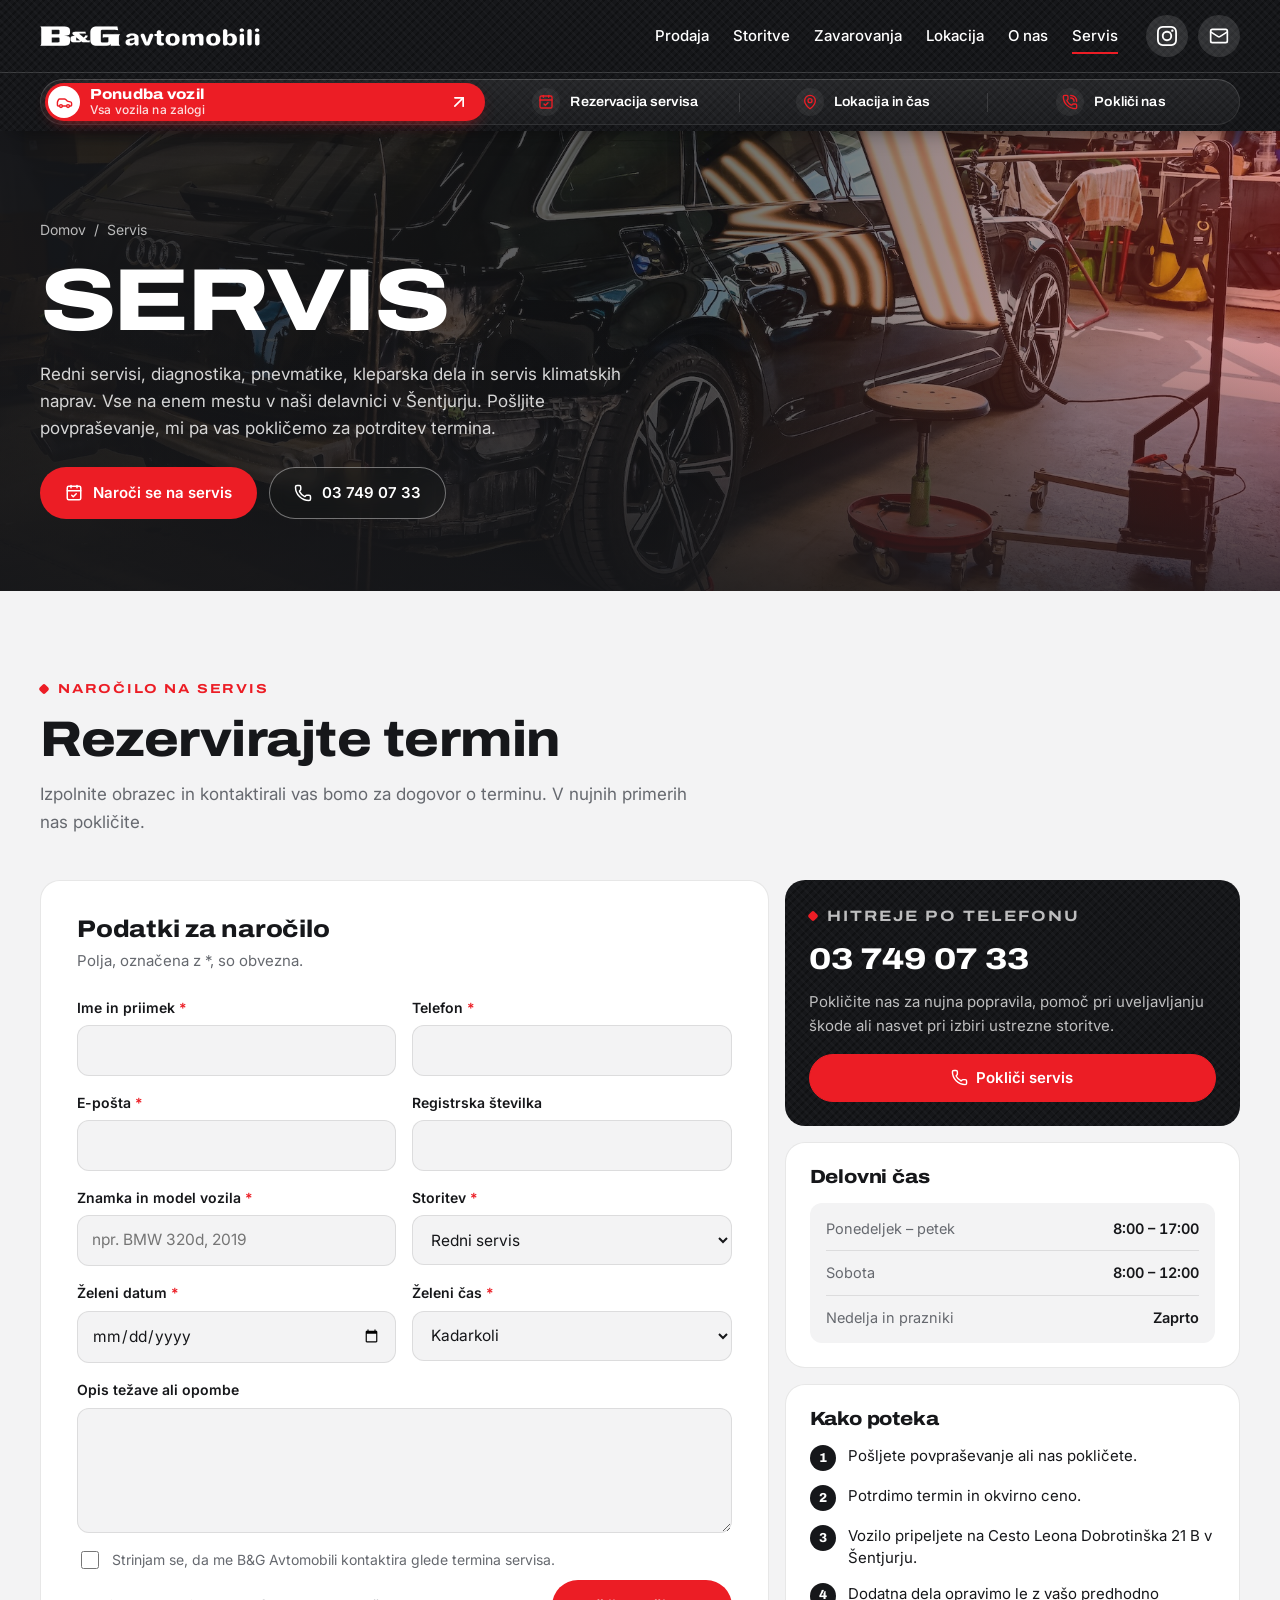
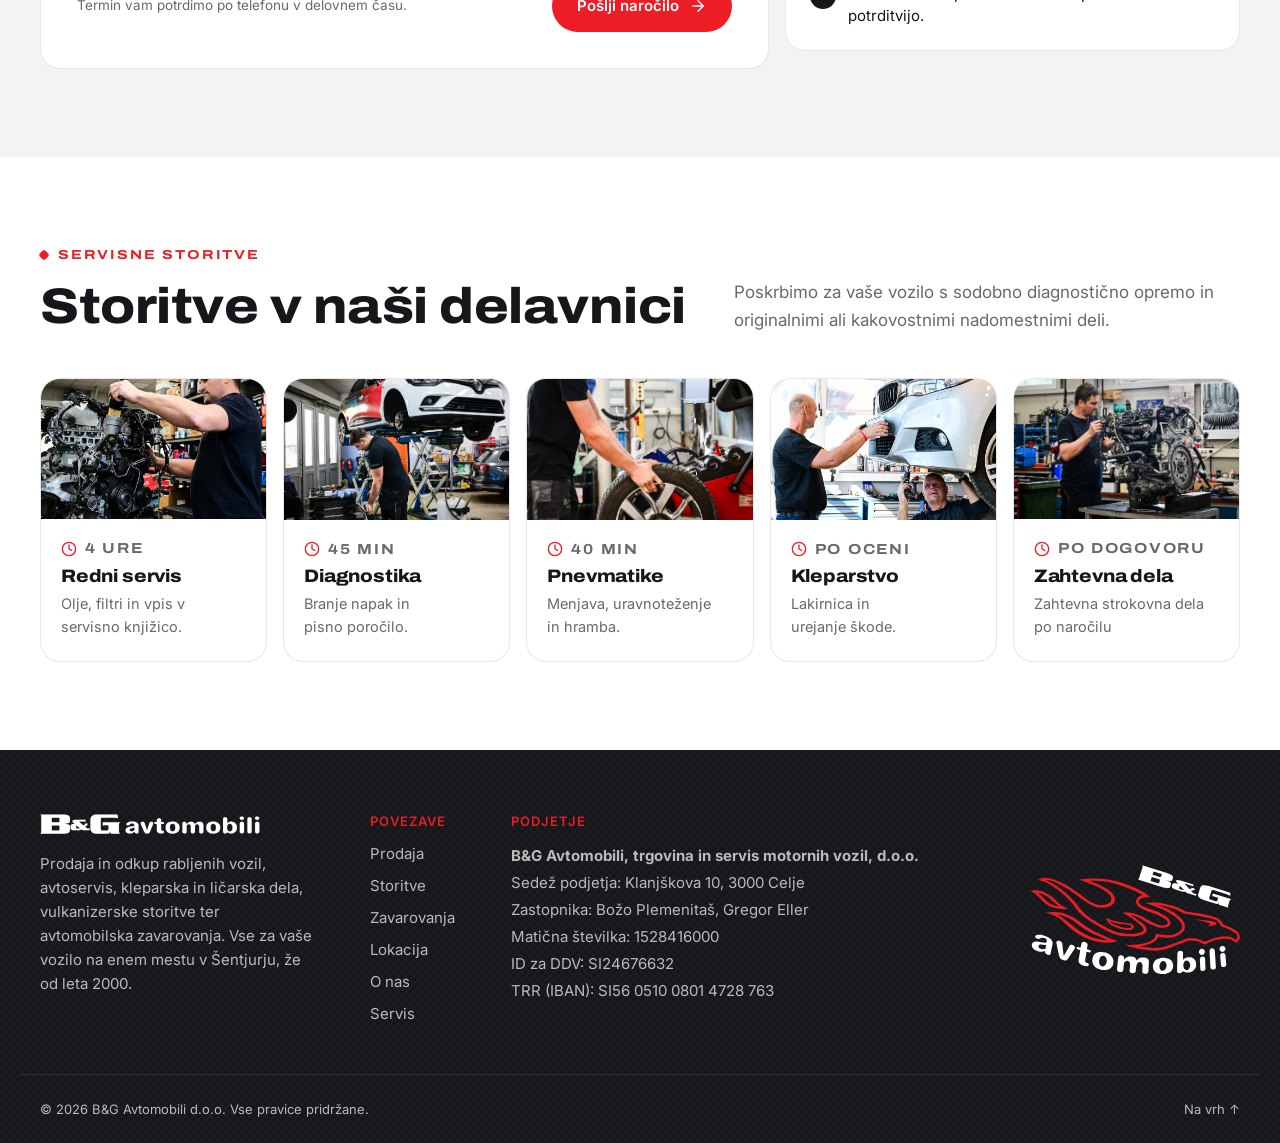
==== servis.html @ 56cc9556 "888" ====
<!doctype html>
<html lang="sl">
<head>
  <meta charset="utf-8">
  <meta name="viewport" content="width=device-width, initial-scale=1">
  <title>Servis in naročilo – B&amp;G Avtomobili Šentjur</title>
  <meta name="description" content="Naročite se na servis pri B&amp;G Avtomobili v Šentjurju: redni servis, diagnostika, pnevmatike, kleparstvo in ličarstvo ter servis klimatske naprave.">
  <meta name="theme-color" content="#16171a">
  <link rel="icon" href="favicon.svg" type="image/svg+xml">
  <link rel="icon" href="favicon-32.png" sizes="32x32" type="image/png">
  <link rel="apple-touch-icon" href="apple-touch-icon.png">
  <link rel="preconnect" href="https://fonts.googleapis.com">
  <link rel="preconnect" href="https://fonts.gstatic.com" crossorigin>
  <link href="https://fonts.googleapis.com/css2?family=Archivo:wdth,wght@100..125,400..900&family=Inter:wght@400;500;600&display=swap" rel="stylesheet">
  <link rel="preload" as="image" href="img/hero-service.jpg">
  <link rel="stylesheet" href="css/styles.css?v=6">
</head>
<body>
  <a class="skip" href="#vsebina">Preskoči na vsebino</a>

  <div class="top">
    <header class="site-header">
      <div class="container header-inner">
        <a href="index.html" class="brand" aria-label="B&amp;G Avtomobili – domov">
          <img src="img/bg-logo.svg" alt="B&amp;G Avtomobili" width="220" height="20">
        </a>

        <input type="checkbox" id="nav-toggle" class="nav-toggle" aria-label="Odpri meni">
        <label for="nav-toggle" class="nav-burger" aria-hidden="true"><span></span><span></span></label>

        <nav class="site-nav" aria-label="Glavna navigacija">
          <ul>
            <li><a href="index.html#prodaja">Prodaja</a></li>
            <li><a href="index.html#storitve">Storitve</a></li>
            <li><a href="index.html#zavarovanja">Zavarovanja</a></li>
            <li><a href="index.html#lokacija">Lokacija</a></li>
            <li><a href="index.html#o-nas">O nas</a></li>
            <li><a href="servis.html" aria-current="page">Servis</a></li>
          </ul>
          <div class="nav-social">
            <a href="https://www.instagram.com/bg_avtomobili/" class="nav-ig" target="_blank" rel="noopener noreferrer" aria-label="B&amp;G Avtomobili na Instagramu">
              <span class="nav-ig__icon"><span class="i i-instagram" aria-hidden="true"></span></span>
              <span class="nav-ig__label">Instagram</span>
            </a>
            <a href="mailto:bgavto@gmail.si" class="nav-ig" aria-label="Pišite nam po e-pošti">
              <span class="nav-ig__icon"><span class="i i-mail" aria-hidden="true"></span></span>
              <span class="nav-ig__label">E-pošta</span>
            </a>
          </div>
        </nav>
      </div>
    </header>

    <nav class="tray" aria-label="Hitre povezave">
      <div class="container tray__inner">
        <a class="tray__item tray__item--main" href="https://www.avto.net/_DEALERPAGES/results.asp?broker=1112&amp;star=&amp;izpis=1&amp;oglasrubrika=1&amp;oblika=0" target="_blank" rel="noopener noreferrer">
          <span class="tray__icon"><span class="i i-car" aria-hidden="true"></span></span>
          <span class="tray__text">
            <span class="tray__label">Ponudba vozil</span>
            <span class="tray__sub">Vsa vozila na zalogi</span>
          </span>
          <span class="i i-arrow-up-right tray__arrow" aria-hidden="true"></span>
        </a>
        <a class="tray__item" href="#narocilo">
          <span class="tray__icon"><span class="i i-calendar-check" aria-hidden="true"></span></span>
          <span class="tray__label">Rezervacija servisa</span>
        </a>
        <a class="tray__item" href="index.html#lokacija">
          <span class="tray__icon"><span class="i i-map-pin" aria-hidden="true"></span></span>
          <span class="tray__label">Lokacija in čas</span>
        </a>
        <a class="tray__item" href="tel:+38637490733">
          <span class="tray__icon"><span class="i i-phone-call" aria-hidden="true"></span></span>
          <span class="tray__label">Pokliči nas</span>
        </a>
      </div>
    </nav>
  </div>

  <main id="vsebina">
    <section class="page-hero" aria-labelledby="servis-title">
      <img class="page-hero__img" src="img/servis.jpg" alt="" width="1024" height="1024" fetchpriority="high">
      <div class="container page-hero__inner">
        <nav class="crumbs" aria-label="Drobtinice">
          <a href="index.html">Domov</a><span aria-hidden="true">/</span><span aria-current="page">Servis</span>
        </nav>
        <h1 id="servis-title" class="page-hero__title">Servis</h1>
        <p class="page-hero__lead">Redni servisi, diagnostika, pnevmatike, kleparska dela in servis klimatskih naprav. Vse na enem mestu v naši delavnici v Šentjurju. Pošljite povpraševanje, mi pa vas pokličemo za potrditev termina.</p>
        <div class="page-hero__actions">
          <a href="#narocilo" class="btn btn--red"><span class="i i-calendar-check" aria-hidden="true"></span>Naroči se na servis</a>
          <a href="tel:+38637490733" class="btn btn--ghost"><span class="i i-phone" aria-hidden="true"></span>03 749 07 33</a>
        </div>
      </div>
    </section>

    <!-- NAROČILO (pripravljeno za spletno naročanje) -->
    <section id="narocilo" class="section section--soft" aria-labelledby="narocilo-title">
      <div class="container">
        <header class="section__head">
          <p class="eyebrow"><span class="dot" aria-hidden="true"></span>Naročilo na servis</p>
          <h2 id="narocilo-title" class="section__title">Rezervirajte termin</h2>
          <p class="section__lead">Izpolnite obrazec in kontaktirali vas bomo za dogovor o terminu. V nujnih primerih nas pokličite.</p>
        </header>

        <div class="booking">
          <form class="form-card" id="servis-form" action="https://formsubmit.co/servis@bg-avtomobili.si" method="post">
            <h3 class="form-card__title">Podatki za naročilo</h3>
            <p class="form-card__lead">Polja, označena z *, so obvezna.</p>

            <input type="hidden" name="_subject" value="Novo naročilo na servis – spletna stran">
            <input type="hidden" name="_template" value="table">
            <input type="hidden" name="_captcha" value="false">
            <input type="text" name="_honey" class="form-honey" tabindex="-1" autocomplete="off" aria-hidden="true">

            <div class="form-grid">
              <div class="field">
                <label for="f-ime">Ime in priimek <span>*</span></label>
                <input id="f-ime" name="Ime" type="text" autocomplete="name" required>
              </div>
              <div class="field">
                <label for="f-tel">Telefon <span>*</span></label>
                <input id="f-tel" name="Telefon" type="tel" autocomplete="tel" inputmode="tel" required>
              </div>
              <div class="field">
                <label for="f-email">E-pošta <span>*</span></label>
                <input id="f-email" name="E-posta" type="email" autocomplete="email" required>
              </div>
              <div class="field">
                <label for="f-reg">Registrska številka</label>
                <input id="f-reg" name="Registrska" type="text" autocapitalize="characters">
              </div>
              <div class="field">
                <label for="f-vozilo">Znamka in model vozila <span>*</span></label>
                <input id="f-vozilo" name="Vozilo" type="text" placeholder="npr. BMW 320d, 2019" required>
              </div>
              <div class="field">
                <label for="f-storitev">Storitev <span>*</span></label>
                <select id="f-storitev" name="Storitev" required>
                  <option value="Redni servis">Redni servis</option>
                  <option value="Diagnostika">Računalniška diagnostika</option>
                  <option value="Pnevmatike">Pnevmatike / hotel za pnevmatike</option>
                  <option value="Kleparstvo in ličarstvo">Kleparstvo in ličarstvo</option>
                  <option value="Klimatska naprava">Servis klimatske naprave</option>
                  <option value="Drugo">Drugo</option>
                </select>
              </div>
              <div class="field">
                <label for="f-datum">Želeni datum <span>*</span></label>
                <input id="f-datum" name="Datum" type="date" required>
              </div>
              <div class="field">
                <label for="f-cas">Želeni čas <span>*</span></label>
                <select id="f-cas" name="Cas">
                  <option value="Kadarkoli">Kadarkoli</option>
                  <option value="Dopoldne">Dopoldne (8:00 – 12:00)</option>
                  <option value="Popoldne">Popoldne (12:00 – 17:00)</option>
                </select>
              </div>
              <div class="field field--full">
                <label for="f-opis">Opis težave ali opombe</label>
                <textarea id="f-opis" name="Opis" rows="4"></textarea>
              </div>
              <label class="consent field--full">
                <input type="checkbox" name="Soglasje" value="da" required>
                Strinjam se, da me B&amp;G Avtomobili kontaktira glede termina servisa.
              </label>
            </div>

            <div class="form-foot">
              <p>Termin vam potrdimo po telefonu v delovnem času.</p>
              <button type="submit" class="btn btn--red">Pošlji naročilo<span class="i i-arrow-right" aria-hidden="true"></span></button>
            </div>
            <p class="form-status" role="status" aria-live="polite" hidden></p>
          </form>

          <aside class="aside" aria-label="Informacije o servisu">
            <div class="aside-card aside-card--carbon">
              <p class="eyebrow eyebrow--light"><span class="dot" aria-hidden="true"></span>Hitreje po telefonu</p>
              <a class="aside-card__num" href="tel:+38637490733">03 749 07 33</a>
              <p>Pokličite nas za nujna popravila, pomoč pri uveljavljanju škode ali nasvet pri izbiri ustrezne storitve.</p>
              <a class="act act--call" href="tel:+38637490733"><span class="i i-phone" aria-hidden="true"></span>Pokliči servis</a>
            </div>

            <div class="aside-card">
              <h3>Delovni čas</h3>
              <dl class="hours">
                <div><dt>Ponedeljek – petek</dt><dd>8:00 – 17:00</dd></div>
                <div><dt>Sobota</dt><dd>8:00 – 12:00</dd></div>
                <div><dt>Nedelja in prazniki</dt><dd>Zaprto</dd></div>
              </dl>
            </div>

            <div class="aside-card">
              <h3>Kako poteka</h3>
              <ol class="steps">
                <li>Pošljete povpraševanje ali nas pokličete.</li>
                <li>Potrdimo termin in okvirno ceno.</li>
                <li>Vozilo pripeljete na Cesto Leona Dobrotinška 21 B v Šentjurju.</li>
                <li>Dodatna dela opravimo le z vašo predhodno potrditvijo.</li>
              </ol>
            </div>
          </aside>
        </div>
      </div>
    </section>

    <section class="section" aria-labelledby="ponudba-title">
      <div class="container">
        <header class="section__head section__head--split">
          <div class="section__head">
            <p class="eyebrow"><span class="dot" aria-hidden="true"></span>Servisne storitve</p>
            <h2 id="ponudba-title" class="section__title">Storitve v naši delavnici</h2>
          </div>
          <p class="section__lead">Poskrbimo za vaše vozilo s sodobno diagnostično opremo in originalnimi ali kakovostnimi nadomestnimi deli.</p>
        </header>

        <ul class="svc-cards">
          <li class="svc-card">
            <img src="img/redni-servis.jpg" alt="" width="1024" height="1024" loading="lazy" decoding="async">
            <div class="svc-card__body">
              <p class="svc-panel__meta"><span class="i i-clock" aria-hidden="true"></span>4 ure</p>
              <h3>Redni servis</h3>
              <p>Olje, filtri in vpis v servisno knjižico.</p>
            </div>
          </li>
          <li class="svc-card">
            <img src="img/mehanska-dela.jpg" alt="" width="1024" height="1024" loading="lazy" decoding="async">
            <div class="svc-card__body">
              <p class="svc-panel__meta"><span class="i i-clock" aria-hidden="true"></span>45 min</p>
              <h3>Diagnostika</h3>
              <p>Branje napak in pisno poročilo.</p>
            </div>
          </li>
          <li class="svc-card">
            <img src="img/vulkanizerstvo.jpg" alt="" width="1024" height="1024" loading="lazy" decoding="async">
            <div class="svc-card__body">
              <p class="svc-panel__meta"><span class="i i-clock" aria-hidden="true"></span>40 min</p>
              <h3>Pnevmatike</h3>
              <p>Menjava, uravnoteženje in hramba.</p>
            </div>
          </li>
          <li class="svc-card">
            <img src="img/karoserija.jpg" alt="" width="1024" height="1024" loading="lazy" decoding="async">
            <div class="svc-card__body">
              <p class="svc-panel__meta"><span class="i i-clock" aria-hidden="true"></span>po oceni</p>
              <h3>Kleparstvo</h3>
              <p>Lakirnica in urejanje škode.</p>
            </div>
          </li>
          <li class="svc-card">
            <img src="img/zahtevna-dela.jpg" alt="" width="1024" height="1024" loading="lazy" decoding="async">
            <div class="svc-card__body">
              <p class="svc-panel__meta"><span class="i i-clock" aria-hidden="true"></span>po dogovoru</p>
              <h3>Zahtevna dela</h3>
              <p>Zahtevna strokovna dela po naročilu</p>
            </div>
          </li>
        </ul>
      </div>
    </section>
  </main>

  <footer class="site-footer">
    <div class="container footer-grid">
      <div class="footer-brand">
        <img src="img/bg-logo.svg" alt="B&amp;G Avtomobili" width="220" height="20" class="logo-invert" loading="lazy">
        <p>Prodaja in odkup rabljenih vozil, avtoservis, kleparska in ličarska dela, vulkanizerske storitve ter avtomobilska zavarovanja. Vse za vaše vozilo na enem mestu v Šentjurju, že od leta 2000.</p>
      </div>
      <nav aria-label="Noga strani">
        <h2 class="footer-title">Povezave</h2>
        <ul>
          <li><a href="index.html#prodaja">Prodaja</a></li>
          <li><a href="index.html#storitve">Storitve</a></li>
          <li><a href="index.html#zavarovanja">Zavarovanja</a></li>
          <li><a href="index.html#lokacija">Lokacija</a></li>
          <li><a href="index.html#o-nas">O nas</a></li>
          <li><a href="servis.html">Servis</a></li>


        </ul>
      </nav>
      <address>
        <h2 class="footer-title">Podjetje</h2>
        <strong>B&amp;G Avtomobili, trgovina in servis motornih vozil, d.o.o.</strong><br>
        Sedež podjetja: Klanjškova 10, 3000 Celje<br>
        Zastopnika: Božo Plemenitaš, Gregor Eller<br>
        Matična številka: 1528416000<br>
        ID za DDV: SI24676632<br>
        TRR (IBAN): SI56 0510 0801 4728 763
      </address>
      <div class="footer-phoenix">
        <img src="img/bg-phoenix-light.svg" alt="" width="1095" height="568" loading="lazy">
      </div>
    </div>
    <div class="container footer-bottom">
      <p>© 2026 B&amp;G Avtomobili d.o.o. Vse pravice pridržane.</p>
      <a href="#vsebina">Na vrh ↑</a>
    </div>
  </footer>
  <script src="js/servis-form.js" defer></script>
  <script data-goatcounter="https://bgavtomobili.goatcounter.com/count"
          async src="//gc.zgo.at/count.js"></script>
</body>
</html>
---- css/styles.css ----
/* ==========================================================================
   B&G Avtomobili — Šentjur
   Combined static site: header/hero/footer (1), tray, sales, insurance,
   location (5), services navigator + location card (8), about (4 + 2).
   ========================================================================== */

:root {
  --carbon: #16171a;
  --red: #ec1d25;
  --white: #ffffff;
  --soft: #f3f3f4;
  --muted: #66696f;
  --whatsapp: #1fa855;
  --viber: #2f6fe4;

  --line: color-mix(in srgb, var(--carbon) 10%, transparent);
  --line-light: color-mix(in srgb, var(--white) 16%, transparent);
  --radius: 20px;
  --radius-sm: 12px;
  --header-h: 72px;
  --tray-h: 68px;
  --top-h: calc(var(--header-h) + var(--tray-h));
  --font-head: "Archivo", system-ui, sans-serif;
  --font-body: "Inter", system-ui, sans-serif;
  --ease: cubic-bezier(0.22, 1, 0.36, 1);
  --slide-dur: 7s;
  --carbon-weave:
    repeating-linear-gradient(45deg, #ffffff06 0 2px, transparent 2px 6px),
    repeating-linear-gradient(-45deg, #00000040 0 2px, transparent 2px 6px),
    var(--carbon);
}

/* ---------- Base ---------- */
*,
*::before,
*::after {
  box-sizing: border-box;
}

html {
  background: var(--white);
  scroll-behavior: smooth;
  scroll-padding-top: calc(var(--top-h) + 8px);
  -webkit-text-size-adjust: 100%;
}

body {
  margin: 0;
  font-family: var(--font-body);
  font-size: 16px;
  line-height: 1.6;
  color: var(--carbon);
  background: var(--white);
  -webkit-font-smoothing: antialiased;
}

img {
  display: block;
  max-width: 100%;
}

a {
  color: inherit;
  text-decoration: none;
}

h1,
h2,
h3,
p,
ul,
ol,
dl,
dd,
figure,
address,
fieldset {
  margin: 0;
  padding: 0;
}

ul,
ol {
  list-style: none;
}

address {
  font-style: normal;
}

fieldset {
  border: 0;
}

h1,
h2,
h3 {
  font-family: var(--font-head);
  font-stretch: 112%;
  line-height: 1.08;
  letter-spacing: -0.01em;
  text-wrap: balance;
}

p {
  text-wrap: pretty;
}

.container {
  width: 100%;
  max-width: 1240px;
  margin-inline: auto;
  padding-inline: 20px;
}

.sr-only {
  position: absolute;
  width: 1px;
  height: 1px;
  margin: -1px;
  padding: 0;
  overflow: hidden;
  clip: rect(0, 0, 0, 0);
  white-space: nowrap;
  border: 0;
}

.skip {
  position: absolute;
  top: -60px;
  left: 12px;
  z-index: 100;
  padding: 10px 16px;
  border-radius: 999px;
  background: var(--red);
  color: var(--white);
}

.skip:focus {
  top: 12px;
}

:focus-visible {
  outline: 3px solid var(--red);
  outline-offset: 3px;
  border-radius: 8px;
}

/* ---------- Icons (CSS mask, Lucide & brand) ---------- */
.i {
  display: inline-block;
  flex: none;
  width: 20px;
  height: 20px;
  background-color: currentColor;
  -webkit-mask-image: var(--i);
  -webkit-mask-position: center;
  -webkit-mask-size: contain;
  -webkit-mask-repeat: no-repeat;
  mask-image: var(--i);
  mask-position: center;
  mask-size: contain;
  mask-repeat: no-repeat;
}

.i-activity { --i: url("data:image/svg+xml,%3Csvg xmlns='http://www.w3.org/2000/svg' width='24' height='24' viewBox='0 0 24 24' fill='none' stroke='%23000' stroke-width='2' stroke-linecap='round' stroke-linejoin='round'%3E%3Cpath d='M22 12h-2.48a2 2 0 0 0-1.93 1.46l-2.35 8.36a.25.25 0 0 1-.48 0L9.24 2.18a.25.25 0 0 0-.48 0l-2.35 8.36A2 2 0 0 1 4.49 12H2'/%3E%3C/svg%3E"); }
.i-arrow-right { --i: url("data:image/svg+xml,%3Csvg class='lucide lucide-arrow-right' xmlns='http://www.w3.org/2000/svg' width='24' height='24' viewBox='0 0 24 24' fill='none' stroke='%23000' stroke-width='2' stroke-linecap='round' stroke-linejoin='round' %3E %3Cpath d='M5 12h14' /%3E %3Cpath d='m12 5 7 7-7 7' /%3E %3C/svg%3E"); }
.i-arrow-up-right { --i: url("data:image/svg+xml,%3Csvg class='lucide lucide-arrow-up-right' xmlns='http://www.w3.org/2000/svg' width='24' height='24' viewBox='0 0 24 24' fill='none' stroke='%23000' stroke-width='2' stroke-linecap='round' stroke-linejoin='round' %3E %3Cpath d='M7 7h10v10' /%3E %3Cpath d='M7 17 17 7' /%3E %3C/svg%3E"); }
.i-award { --i: url("data:image/svg+xml,%3Csvg class='lucide lucide-award' xmlns='http://www.w3.org/2000/svg' width='24' height='24' viewBox='0 0 24 24' fill='none' stroke='%23000' stroke-width='2' stroke-linecap='round' stroke-linejoin='round' %3E %3Cpath d='m15.477 12.89 1.515 8.526a.5.5 0 0 1-.81.47l-3.58-2.687a1 1 0 0 0-1.197 0l-3.586 2.686a.5.5 0 0 1-.81-.469l1.514-8.526' /%3E %3Ccircle cx='12' cy='8' r='6' /%3E %3C/svg%3E"); }
.i-badge-check { --i: url("data:image/svg+xml,%3Csvg class='lucide lucide-badge-check' xmlns='http://www.w3.org/2000/svg' width='24' height='24' viewBox='0 0 24 24' fill='none' stroke='%23000' stroke-width='2' stroke-linecap='round' stroke-linejoin='round' %3E %3Cpath d='M3.85 8.62a4 4 0 0 1 4.78-4.77 4 4 0 0 1 6.74 0 4 4 0 0 1 4.78 4.78 4 4 0 0 1 0 6.74 4 4 0 0 1-4.77 4.78 4 4 0 0 1-6.75 0 4 4 0 0 1-4.78-4.77 4 4 0 0 1 0-6.76Z' /%3E %3Cpath d='m16 9-5.5 5.5L8 12' /%3E %3C/svg%3E"); }
.i-banknote { --i: url("data:image/svg+xml,%3Csvg class='lucide lucide-banknote' xmlns='http://www.w3.org/2000/svg' width='24' height='24' viewBox='0 0 24 24' fill='none' stroke='%23000' stroke-width='2' stroke-linecap='round' stroke-linejoin='round' %3E %3Crect width='20' height='12' x='2' y='6' rx='2' /%3E %3Ccircle cx='12' cy='12' r='2' /%3E %3Cpath d='M6 12h.01M18 12h.01' /%3E %3C/svg%3E"); }
.i-calendar-check { --i: url("data:image/svg+xml,%3Csvg class='lucide lucide-calendar-check' xmlns='http://www.w3.org/2000/svg' width='24' height='24' viewBox='0 0 24 24' fill='none' stroke='%23000' stroke-width='2' stroke-linecap='round' stroke-linejoin='round' %3E %3Cpath d='M8 2v3' /%3E %3Cpath d='M16 2v3' /%3E %3Crect x='3' y='3' width='18' height='18' rx='2' /%3E %3Cpath d='M3 9h18' /%3E %3Cpath d='m9 15 2 2 4-4' /%3E %3C/svg%3E"); }
.i-car-front { --i: url("data:image/svg+xml,%3Csvg class='lucide lucide-car-front' xmlns='http://www.w3.org/2000/svg' width='24' height='24' viewBox='0 0 24 24' fill='none' stroke='%23000' stroke-width='2' stroke-linecap='round' stroke-linejoin='round' %3E %3Cpath d='m21 8-2 2-1.5-3.7A2 2 0 0 0 15.646 5H8.4a2 2 0 0 0-1.903 1.257L5 10 3 8' /%3E %3Cpath d='M7 14h.01' /%3E %3Cpath d='M17 14h.01' /%3E %3Crect width='18' height='8' x='3' y='10' rx='2' /%3E %3Cpath d='M5 18v2' /%3E %3Cpath d='M19 18v2' /%3E %3C/svg%3E"); }
.i-car { --i: url("data:image/svg+xml,%3Csvg class='lucide lucide-car' xmlns='http://www.w3.org/2000/svg' width='24' height='24' viewBox='0 0 24 24' fill='none' stroke='%23000' stroke-width='2' stroke-linecap='round' stroke-linejoin='round' %3E %3Cpath d='M19 17h2c.6 0 1-.4 1-1v-3c0-.9-.7-1.7-1.5-1.9C18.7 10.6 16 10 16 10s-1.3-1.4-2.2-2.3c-.5-.4-1.1-.7-1.8-.7H5c-.6 0-1.1.4-1.4.9l-1.4 2.9A3.7 3.7 0 0 0 2 12v4c0 .6.4 1 1 1h2' /%3E %3Ccircle cx='7' cy='17' r='2' /%3E %3Cpath d='M9 17h6' /%3E %3Ccircle cx='17' cy='17' r='2' /%3E %3C/svg%3E"); }
.i-check { --i: url("data:image/svg+xml,%3Csvg class='lucide lucide-check' xmlns='http://www.w3.org/2000/svg' width='24' height='24' viewBox='0 0 24 24' fill='none' stroke='%23000' stroke-width='2' stroke-linecap='round' stroke-linejoin='round' %3E %3Cpath d='M20 6 9 17l-5-5' /%3E %3C/svg%3E"); }
.i-circle-dot { --i: url("data:image/svg+xml,%3Csvg xmlns='http://www.w3.org/2000/svg' width='24' height='24' viewBox='0 0 24 24' fill='none' stroke='%23000' stroke-width='2' stroke-linecap='round' stroke-linejoin='round'%3E%3Ccircle cx='12' cy='12' r='10'/%3E%3Ccircle cx='12' cy='12' r='1'/%3E%3C/svg%3E"); }
.i-clipboard-check { --i: url("data:image/svg+xml,%3Csvg class='lucide lucide-clipboard-check' xmlns='http://www.w3.org/2000/svg' width='24' height='24' viewBox='0 0 24 24' fill='none' stroke='%23000' stroke-width='2' stroke-linecap='round' stroke-linejoin='round' %3E %3Crect width='8' height='4' x='8' y='2' rx='1' ry='1' /%3E %3Cpath d='M16 4h2a2 2 0 0 1 2 2v14a2 2 0 0 1-2 2H6a2 2 0 0 1-2-2V6a2 2 0 0 1 2-2h2' /%3E %3Cpath d='m9 14 2 2 4-4' /%3E %3C/svg%3E"); }
.i-clock { --i: url("data:image/svg+xml,%3Csvg class='lucide lucide-clock' xmlns='http://www.w3.org/2000/svg' width='24' height='24' viewBox='0 0 24 24' fill='none' stroke='%23000' stroke-width='2' stroke-linecap='round' stroke-linejoin='round' %3E %3Ccircle cx='12' cy='12' r='10' /%3E %3Cpath d='M12 6v6l4 2' /%3E %3C/svg%3E"); }
.i-cloud-hail { --i: url("data:image/svg+xml,%3Csvg class='lucide lucide-cloud-hail' xmlns='http://www.w3.org/2000/svg' width='24' height='24' viewBox='0 0 24 24' fill='none' stroke='%23000' stroke-width='2' stroke-linecap='round' stroke-linejoin='round' %3E %3Cpath d='M4 14.899A7 7 0 1 1 15.71 8h1.79a4.5 4.5 0 0 1 2.5 8.242' /%3E %3Cpath d='M16 14v2' /%3E %3Cpath d='M8 14v2' /%3E %3Cpath d='M16 20h.01' /%3E %3Cpath d='M8 20h.01' /%3E %3Cpath d='M12 16v2' /%3E %3Cpath d='M12 22h.01' /%3E %3C/svg%3E"); }
.i-cog { --i: url("data:image/svg+xml,%3Csvg class='lucide lucide-cog' xmlns='http://www.w3.org/2000/svg' width='24' height='24' viewBox='0 0 24 24' fill='none' stroke='%23000' stroke-width='2' stroke-linecap='round' stroke-linejoin='round' %3E %3Cpath d='M11 10.27 7 3.34' /%3E %3Cpath d='m11 13.73-4 6.93' /%3E %3Cpath d='M12 22v-2' /%3E %3Cpath d='M12 2v2' /%3E %3Cpath d='M14 12h8' /%3E %3Cpath d='m17 20.66-1-1.73' /%3E %3Cpath d='m17 3.34-1 1.73' /%3E %3Cpath d='M2 12h2' /%3E %3Cpath d='m20.66 17-1.73-1' /%3E %3Cpath d='m20.66 7-1.73 1' /%3E %3Cpath d='m3.34 17 1.73-1' /%3E %3Cpath d='m3.34 7 1.73 1' /%3E %3Ccircle cx='12' cy='12' r='2' /%3E %3Ccircle cx='12' cy='12' r='8' /%3E %3C/svg%3E"); }
.i-file-text { --i: url("data:image/svg+xml,%3Csvg class='lucide lucide-file-text' xmlns='http://www.w3.org/2000/svg' width='24' height='24' viewBox='0 0 24 24' fill='none' stroke='%23000' stroke-width='2' stroke-linecap='round' stroke-linejoin='round' %3E %3Cpath d='M6 22a2 2 0 0 1-2-2V4a2 2 0 0 1 2-2h8a2.4 2.4 0 0 1 1.704.706l3.588 3.588A2.4 2.4 0 0 1 20 8v12a2 2 0 0 1-2 2z' /%3E %3Cpath d='M14 2v5a1 1 0 0 0 1 1h5' /%3E %3Cpath d='M10 9H8' /%3E %3Cpath d='M16 13H8' /%3E %3Cpath d='M16 17H8' /%3E %3C/svg%3E"); }
.i-hammer { --i: url("data:image/svg+xml,%3Csvg class='lucide lucide-hammer' xmlns='http://www.w3.org/2000/svg' width='24' height='24' viewBox='0 0 24 24' fill='none' stroke='%23000' stroke-width='2' stroke-linecap='round' stroke-linejoin='round' %3E %3Cpath d='m15 12-9.373 9.373a1 1 0 0 1-3.001-3L12 9' /%3E %3Cpath d='m18 15 4-4' /%3E %3Cpath d='m21.5 11.5-1.914-1.914A2 2 0 0 1 19 8.172v-.344a2 2 0 0 0-.586-1.414l-1.657-1.657A6 6 0 0 0 12.516 3H9l1.243 1.243A6 6 0 0 1 12 8.485V10l2 2h1.172a2 2 0 0 1 1.414.586L18.5 14.5' /%3E %3C/svg%3E"); }
.i-handshake { --i: url("data:image/svg+xml,%3Csvg class='lucide lucide-handshake' xmlns='http://www.w3.org/2000/svg' width='24' height='24' viewBox='0 0 24 24' fill='none' stroke='%23000' stroke-width='2' stroke-linecap='round' stroke-linejoin='round' %3E %3Cpath d='m11 17 2 2a1 1 0 1 0 3-3' /%3E %3Cpath d='m14 14 2.5 2.5a1 1 0 1 0 3-3l-3.88-3.88a3 3 0 0 0-4.24 0l-.88.88a1 1 0 1 1-3-3l2.81-2.81a5.79 5.79 0 0 1 7.06-.87l.47.28a2 2 0 0 0 1.42.25L21 4' /%3E %3Cpath d='m21 3 1 11h-2' /%3E %3Cpath d='M3 3 2 14l6.5 6.5a1 1 0 1 0 3-3' /%3E %3Cpath d='M3 4h8' /%3E %3C/svg%3E"); }
.i-instagram { --i: url("data:image/svg+xml,%3Csvg role='img' viewBox='0 0 24 24' xmlns='http://www.w3.org/2000/svg'%3E%3Ctitle%3EInstagram%3C/title%3E%3Cpath d='M7.0301.084c-1.2768.0602-2.1487.264-2.911.5634-.7888.3075-1.4575.72-2.1228 1.3877-.6652.6677-1.075 1.3368-1.3802 2.127-.2954.7638-.4956 1.6365-.552 2.914-.0564 1.2775-.0689 1.6882-.0626 4.947.0062 3.2586.0206 3.6671.0825 4.9473.061 1.2765.264 2.1482.5635 2.9107.308.7889.72 1.4573 1.388 2.1228.6679.6655 1.3365 1.0743 2.1285 1.38.7632.295 1.6361.4961 2.9134.552 1.2773.056 1.6884.069 4.9462.0627 3.2578-.0062 3.668-.0207 4.9478-.0814 1.28-.0607 2.147-.2652 2.9098-.5633.7889-.3086 1.4578-.72 2.1228-1.3881.665-.6682 1.0745-1.3378 1.3795-2.1284.2957-.7632.4966-1.636.552-2.9124.056-1.2809.0692-1.6898.063-4.948-.0063-3.2583-.021-3.6668-.0817-4.9465-.0607-1.2797-.264-2.1487-.5633-2.9117-.3084-.7889-.72-1.4568-1.3876-2.1228C21.2982 1.33 20.628.9208 19.8378.6165 19.074.321 18.2017.1197 16.9244.0645 15.6471.0093 15.236-.005 11.977.0014 8.718.0076 8.31.0215 7.0301.0839m.1402 21.6932c-1.17-.0509-1.8053-.2453-2.2287-.408-.5606-.216-.96-.4771-1.3819-.895-.422-.4178-.6811-.8186-.9-1.378-.1644-.4234-.3624-1.058-.4171-2.228-.0595-1.2645-.072-1.6442-.079-4.848-.007-3.2037.0053-3.583.0607-4.848.05-1.169.2456-1.805.408-2.2282.216-.5613.4762-.96.895-1.3816.4188-.4217.8184-.6814 1.3783-.9003.423-.1651 1.0575-.3614 2.227-.4171 1.2655-.06 1.6447-.072 4.848-.079 3.2033-.007 3.5835.005 4.8495.0608 1.169.0508 1.8053.2445 2.228.408.5608.216.96.4754 1.3816.895.4217.4194.6816.8176.9005 1.3787.1653.4217.3617 1.056.4169 2.2263.0602 1.2655.0739 1.645.0796 4.848.0058 3.203-.0055 3.5834-.061 4.848-.051 1.17-.245 1.8055-.408 2.2294-.216.5604-.4763.96-.8954 1.3814-.419.4215-.8181.6811-1.3783.9-.4224.1649-1.0577.3617-2.2262.4174-1.2656.0595-1.6448.072-4.8493.079-3.2045.007-3.5825-.006-4.848-.0608M16.953 5.5864A1.44 1.44 0 1 0 18.39 4.144a1.44 1.44 0 0 0-1.437 1.4424M5.8385 12.012c.0067 3.4032 2.7706 6.1557 6.173 6.1493 3.4026-.0065 6.157-2.7701 6.1506-6.1733-.0065-3.4032-2.771-6.1565-6.174-6.1498-3.403.0067-6.156 2.771-6.1496 6.1738M8 12.0077a4 4 0 1 1 4.008 3.9921A3.9996 3.9996 0 0 1 8 12.0077'/%3E%3C/svg%3E"); }
.i-key-round { --i: url("data:image/svg+xml,%3Csvg class='lucide lucide-key-round' xmlns='http://www.w3.org/2000/svg' width='24' height='24' viewBox='0 0 24 24' fill='none' stroke='%23000' stroke-width='2' stroke-linecap='round' stroke-linejoin='round' %3E %3Cpath d='M2.586 17.414A2 2 0 0 0 2 18.828V21a1 1 0 0 0 1 1h3a1 1 0 0 0 1-1v-1a1 1 0 0 1 1-1h1a1 1 0 0 0 1-1v-1a1 1 0 0 1 1-1h.172a2 2 0 0 0 1.414-.586l.814-.814a6.5 6.5 0 1 0-4-4z' /%3E %3Ccircle cx='16.5' cy='7.5' r='.5' fill='%23000' /%3E %3C/svg%3E"); }
.i-lightbulb { --i: url("data:image/svg+xml,%3Csvg xmlns='http://www.w3.org/2000/svg' width='24' height='24' viewBox='0 0 24 24' fill='none' stroke='%23000' stroke-width='2' stroke-linecap='round' stroke-linejoin='round'%3E%3Cpath d='M15 14c.2-1 .7-1.7 1.5-2.5 1-.9 1.5-2.2 1.5-3.5A6 6 0 0 0 6 8c0 1 .2 2.2 1.5 3.5.7.7 1.3 1.5 1.5 2.5M9 18h6M10 22h4'/%3E%3C/svg%3E"); }
.i-mail { --i: url("data:image/svg+xml,%3Csvg xmlns='http://www.w3.org/2000/svg' width='24' height='24' viewBox='0 0 24 24' fill='none' stroke='%23000' stroke-width='2' stroke-linecap='round' stroke-linejoin='round'%3E%3Crect width='20' height='16' x='2' y='4' rx='2'/%3E%3Cpath d='m22 7-8.97 5.7a1.94 1.94 0 0 1-2.06 0L2 7'/%3E%3C/svg%3E"); }
.i-map-pin { --i: url("data:image/svg+xml,%3Csvg class='lucide lucide-map-pin' xmlns='http://www.w3.org/2000/svg' width='24' height='24' viewBox='0 0 24 24' fill='none' stroke='%23000' stroke-width='2' stroke-linecap='round' stroke-linejoin='round' %3E %3Cpath d='M20 10c0 4.993-5.539 10.193-7.399 11.799a1 1 0 0 1-1.202 0C9.539 20.193 4 14.993 4 10a8 8 0 0 1 16 0' /%3E %3Ccircle cx='12' cy='10' r='3' /%3E %3C/svg%3E"); }
.i-menu { --i: url("data:image/svg+xml,%3Csvg class='lucide lucide-menu' xmlns='http://www.w3.org/2000/svg' width='24' height='24' viewBox='0 0 24 24' fill='none' stroke='%23000' stroke-width='2' stroke-linecap='round' stroke-linejoin='round' %3E %3Cpath d='M4 5h16' /%3E %3Cpath d='M4 12h16' /%3E %3Cpath d='M4 19h16' /%3E %3C/svg%3E"); }
.i-navigation { --i: url("data:image/svg+xml,%3Csvg class='lucide lucide-navigation' xmlns='http://www.w3.org/2000/svg' width='24' height='24' viewBox='0 0 24 24' fill='none' stroke='%23000' stroke-width='2' stroke-linecap='round' stroke-linejoin='round' %3E %3Cpolygon points='3 11 22 2 13 21 11 13 3 11' /%3E %3C/svg%3E"); }
.i-phone-call { --i: url("data:image/svg+xml,%3Csvg class='lucide lucide-phone-call' xmlns='http://www.w3.org/2000/svg' width='24' height='24' viewBox='0 0 24 24' fill='none' stroke='%23000' stroke-width='2' stroke-linecap='round' stroke-linejoin='round' %3E %3Cpath d='M13 2a9 9 0 0 1 9 9' /%3E %3Cpath d='M13 6a5 5 0 0 1 5 5' /%3E %3Cpath d='M13.832 16.568a1 1 0 0 0 1.213-.303l.355-.465A2 2 0 0 1 17 15h3a2 2 0 0 1 2 2v3a2 2 0 0 1-2 2A18 18 0 0 1 2 4a2 2 0 0 1 2-2h3a2 2 0 0 1 2 2v3a2 2 0 0 1-.8 1.6l-.468.351a1 1 0 0 0-.292 1.233 14 14 0 0 0 6.392 6.384' /%3E %3C/svg%3E"); }
.i-phone { --i: url("data:image/svg+xml,%3Csvg class='lucide lucide-phone' xmlns='http://www.w3.org/2000/svg' width='24' height='24' viewBox='0 0 24 24' fill='none' stroke='%23000' stroke-width='2' stroke-linecap='round' stroke-linejoin='round' %3E %3Cpath d='M13.832 16.568a1 1 0 0 0 1.213-.303l.355-.465A2 2 0 0 1 17 15h3a2 2 0 0 1 2 2v3a2 2 0 0 1-2 2A18 18 0 0 1 2 4a2 2 0 0 1 2-2h3a2 2 0 0 1 2 2v3a2 2 0 0 1-.8 1.6l-.468.351a1 1 0 0 0-.292 1.233 14 14 0 0 0 6.392 6.384' /%3E %3C/svg%3E"); }
.i-play { --i: url("data:image/svg+xml,%3Csvg class='lucide lucide-play' xmlns='http://www.w3.org/2000/svg' width='24' height='24' viewBox='0 0 24 24' fill='none' stroke='%23000' stroke-width='2' stroke-linecap='round' stroke-linejoin='round' %3E %3Cpath d='M5 5a2 2 0 0 1 3.008-1.728l11.997 6.998a2 2 0 0 1 .003 3.458l-12 7A2 2 0 0 1 5 19z' /%3E %3C/svg%3E"); }
.i-search-check { --i: url("data:image/svg+xml,%3Csvg class='lucide lucide-search-check' xmlns='http://www.w3.org/2000/svg' width='24' height='24' viewBox='0 0 24 24' fill='none' stroke='%23000' stroke-width='2' stroke-linecap='round' stroke-linejoin='round' %3E %3Cpath d='m8 11 2 2 4-4' /%3E %3Ccircle cx='11' cy='11' r='8' /%3E %3Cpath d='m21 21-4.3-4.3' /%3E %3C/svg%3E"); }
.i-shield-check { --i: url("data:image/svg+xml,%3Csvg class='lucide lucide-shield-check' xmlns='http://www.w3.org/2000/svg' width='24' height='24' viewBox='0 0 24 24' fill='none' stroke='%23000' stroke-width='2' stroke-linecap='round' stroke-linejoin='round' %3E %3Cpath d='M20 13c0 5-3.5 7.5-7.66 8.95a1 1 0 0 1-.67-.01C7.5 20.5 4 18 4 13V6a1 1 0 0 1 1-1c2 0 4.5-1.2 6.24-2.72a1.17 1.17 0 0 1 1.52 0C14.51 3.81 17 5 19 5a1 1 0 0 1 1 1z' /%3E %3Cpath d='m9 12 2 2 4-4' /%3E %3C/svg%3E"); }
.i-snowflake { --i: url("data:image/svg+xml,%3Csvg xmlns='http://www.w3.org/2000/svg' width='24' height='24' viewBox='0 0 24 24' fill='none' stroke='%23000' stroke-width='2' stroke-linecap='round' stroke-linejoin='round'%3E%3Cpath d='M2 12h20M12 2v20m8-6-4-4 4-4M4 8l4 4-4 4M16 4l-4 4-4-4M8 20l4-4 4 4'/%3E%3C/svg%3E"); }
.i-sparkles { --i: url("data:image/svg+xml,%3Csvg class='lucide lucide-sparkles' xmlns='http://www.w3.org/2000/svg' width='24' height='24' viewBox='0 0 24 24' fill='none' stroke='%23000' stroke-width='2' stroke-linecap='round' stroke-linejoin='round' %3E %3Cpath d='M11.017 2.814a1 1 0 0 1 1.966 0l1.051 5.558a2 2 0 0 0 1.594 1.594l5.558 1.051a1 1 0 0 1 0 1.966l-5.558 1.051a2 2 0 0 0-1.594 1.594l-1.051 5.558a1 1 0 0 1-1.966 0l-1.051-5.558a2 2 0 0 0-1.594-1.594l-5.558-1.051a1 1 0 0 1 0-1.966l5.558-1.051a2 2 0 0 0 1.594-1.594z' /%3E %3Cpath d='M20 2v4' /%3E %3Cpath d='M22 4h-4' /%3E %3Ccircle cx='4' cy='20' r='2' /%3E %3C/svg%3E"); }
.i-spray-can { --i: url("data:image/svg+xml,%3Csvg class='lucide lucide-spray-can' xmlns='http://www.w3.org/2000/svg' width='24' height='24' viewBox='0 0 24 24' fill='none' stroke='%23000' stroke-width='2' stroke-linecap='round' stroke-linejoin='round' %3E %3Cpath d='M3 3h.01' /%3E %3Cpath d='M7 5h.01' /%3E %3Cpath d='M11 7h.01' /%3E %3Cpath d='M3 7h.01' /%3E %3Cpath d='M7 9h.01' /%3E %3Cpath d='M3 11h.01' /%3E %3Crect width='4' height='4' x='15' y='5' /%3E %3Cpath d='m19 9 2 2v10c0 .6-.4 1-1 1h-6c-.6 0-1-.4-1-1V11l2-2' /%3E %3Cpath d='m13 14 8-2' /%3E %3Cpath d='m13 19 8-2' /%3E %3C/svg%3E"); }
.i-timer { --i: url("data:image/svg+xml,%3Csvg xmlns='http://www.w3.org/2000/svg' width='24' height='24' viewBox='0 0 24 24' fill='none' stroke='%23000' stroke-width='2' stroke-linecap='round' stroke-linejoin='round'%3E%3Cpath d='M10 2h4M12 14l3-3'/%3E%3Ccircle cx='12' cy='14' r='8'/%3E%3C/svg%3E"); }
.i-tire { --i: url("data:image/svg+xml,%3Csvg xmlns='http://www.w3.org/2000/svg' width='24' height='24' viewBox='0 0 24 24' fill='none' stroke='%23000' stroke-width='2' stroke-linecap='round' stroke-linejoin='round'%3E%3Ccircle cx='12' cy='12' r='10'/%3E%3Ccircle cx='12' cy='12' r='5'/%3E%3Ccircle cx='12' cy='12' r='1'/%3E%3Cpath d='M12 2v3M12 19v3M2 12h3M19 12h3M4.9 4.9l2.1 2.1M17 17l2.1 2.1M4.9 19.1 7 17M17 7l2.1-2.1'/%3E%3C/svg%3E"); }
.i-user-round { --i: url("data:image/svg+xml,%3Csvg xmlns='http://www.w3.org/2000/svg' width='24' height='24' viewBox='0 0 24 24' fill='none' stroke='%23000' stroke-width='2' stroke-linecap='round' stroke-linejoin='round'%3E%3Ccircle cx='12' cy='8' r='5'/%3E%3Cpath d='M20 21a8 8 0 0 0-16 0'/%3E%3C/svg%3E"); }
.i-users { --i: url("data:image/svg+xml,%3Csvg class='lucide lucide-users' xmlns='http://www.w3.org/2000/svg' width='24' height='24' viewBox='0 0 24 24' fill='none' stroke='%23000' stroke-width='2' stroke-linecap='round' stroke-linejoin='round' %3E %3Cpath d='M16 21v-2a4 4 0 0 0-4-4H6a4 4 0 0 0-4 4v2' /%3E %3Cpath d='M16 3.128a4 4 0 0 1 0 7.744' /%3E %3Cpath d='M22 21v-2a4 4 0 0 0-3-3.87' /%3E %3Ccircle cx='9' cy='7' r='4' /%3E %3C/svg%3E"); }
.i-viber { --i: url("data:image/svg+xml,%3Csvg role='img' viewBox='0 0 24 24' xmlns='http://www.w3.org/2000/svg'%3E%3Ctitle%3EViber%3C/title%3E%3Cpath d='M11.4 0C9.473.028 5.333.344 3.02 2.467 1.302 4.187.696 6.7.633 9.817.57 12.933.488 18.776 6.12 20.36h.003l-.004 2.416s-.037.977.61 1.177c.777.242 1.234-.5 1.98-1.302.407-.44.972-1.084 1.397-1.58 3.85.326 6.812-.416 7.15-.525.776-.252 5.176-.816 5.892-6.657.74-6.02-.36-9.83-2.34-11.546-.596-.55-3.006-2.3-8.375-2.323 0 0-.395-.025-1.037-.017zm.058 1.693c.545-.004.88.017.88.017 4.542.02 6.717 1.388 7.222 1.846 1.675 1.435 2.53 4.868 1.906 9.897v.002c-.604 4.878-4.174 5.184-4.832 5.395-.28.09-2.882.737-6.153.524 0 0-2.436 2.94-3.197 3.704-.12.12-.26.167-.352.144-.13-.033-.166-.188-.165-.414l.02-4.018c-4.762-1.32-4.485-6.292-4.43-8.895.054-2.604.543-4.738 1.996-6.173 1.96-1.773 5.474-2.018 7.11-2.03zm.38 2.602c-.167 0-.303.135-.304.302 0 .167.133.303.3.305 1.624.01 2.946.537 4.028 1.592 1.073 1.046 1.62 2.468 1.633 4.334.002.167.14.3.307.3.166-.002.3-.138.3-.304-.014-1.984-.618-3.596-1.816-4.764-1.19-1.16-2.692-1.753-4.447-1.765zm-3.96.695c-.19-.032-.4.005-.616.117l-.01.002c-.43.247-.816.562-1.146.932-.002.004-.006.004-.008.008-.267.323-.42.638-.46.948-.008.046-.01.093-.007.14 0 .136.022.27.065.4l.013.01c.135.48.473 1.276 1.205 2.604.42.768.903 1.5 1.446 2.186.27.344.56.673.87.984l.132.132c.31.308.64.6.984.87.686.543 1.418 1.027 2.186 1.447 1.328.733 2.126 1.07 2.604 1.206l.01.014c.13.042.265.064.402.063.046.002.092 0 .138-.008.31-.036.627-.19.948-.46.004 0 .003-.002.008-.005.37-.33.683-.72.93-1.148l.003-.01c.225-.432.15-.842-.18-1.12-.004 0-.698-.58-1.037-.83-.36-.255-.73-.492-1.113-.71-.51-.285-1.032-.106-1.248.174l-.447.564c-.23.283-.657.246-.657.246-3.12-.796-3.955-3.955-3.955-3.955s-.037-.426.248-.656l.563-.448c.277-.215.456-.737.17-1.248-.217-.383-.454-.756-.71-1.115-.25-.34-.826-1.033-.83-1.035-.137-.165-.31-.265-.502-.297zm4.49.88c-.158.002-.29.124-.3.282-.01.167.115.312.282.324 1.16.085 2.017.466 2.645 1.15.63.688.93 1.524.906 2.57-.002.168.13.306.3.31.166.003.305-.13.31-.297.025-1.175-.334-2.193-1.067-2.994-.74-.81-1.777-1.253-3.05-1.346h-.024zm.463 1.63c-.16.002-.29.127-.3.287-.008.167.12.31.288.32.523.028.875.175 1.113.422.24.245.388.62.416 1.164.01.167.15.295.318.287.167-.008.295-.15.287-.317-.03-.644-.215-1.178-.58-1.557-.367-.378-.893-.574-1.52-.607h-.018z'/%3E%3C/svg%3E"); }
.i-waze { --i: url("data:image/svg+xml,%3Csvg role='img' viewBox='0 0 24 24' xmlns='http://www.w3.org/2000/svg'%3E%3Ctitle%3EWaze%3C/title%3E%3Cpath d='M13.218 0C9.915 0 6.835 1.49 4.723 4.148c-1.515 1.913-2.31 4.272-2.31 6.706v1.739c0 .894-.62 1.738-1.862 1.813-.298.025-.547.224-.547.522-.05.82.82 2.31 2.012 3.502.82.844 1.788 1.515 2.832 2.036a3 3 0 0 0 2.955 3.528 2.966 2.966 0 0 0 2.931-2.385h2.509c.323 1.689 2.086 2.856 3.974 2.21 1.64-.546 2.36-2.409 1.763-3.924a12.84 12.84 0 0 0 1.838-1.465 10.73 10.73 0 0 0 3.18-7.65c0-2.882-1.118-5.589-3.155-7.625A10.899 10.899 0 0 0 13.218 0zm0 1.217c2.558 0 4.967.994 6.78 2.807a9.525 9.525 0 0 1 2.807 6.78A9.526 9.526 0 0 1 20 17.585a9.647 9.647 0 0 1-6.78 2.807h-2.46a3.008 3.008 0 0 0-2.93-2.41 3.03 3.03 0 0 0-2.534 1.367v.024a8.945 8.945 0 0 1-2.41-1.788c-.844-.844-1.316-1.614-1.515-2.11a2.858 2.858 0 0 0 1.441-.846 2.959 2.959 0 0 0 .795-2.036v-1.789c0-2.11.696-4.197 2.012-5.861 1.863-2.385 4.62-3.726 7.6-3.726zm-2.41 5.986a1.192 1.192 0 0 0-1.191 1.192 1.192 1.192 0 0 0 1.192 1.193A1.192 1.192 0 0 0 12 8.395a1.192 1.192 0 0 0-1.192-1.192zm7.204 0a1.192 1.192 0 0 0-1.192 1.192 1.192 1.192 0 0 0 1.192 1.193 1.192 1.192 0 0 0 1.192-1.193 1.192 1.192 0 0 0-1.192-1.192zm-7.377 4.769a.596.596 0 0 0-.546.845 4.813 4.813 0 0 0 4.346 2.757 4.77 4.77 0 0 0 4.347-2.757.596.596 0 0 0-.547-.845h-.025a.561.561 0 0 0-.521.348 3.59 3.59 0 0 1-3.254 2.061 3.591 3.591 0 0 1-3.254-2.061.64.64 0 0 0-.546-.348z'/%3E%3C/svg%3E"); }
.i-whatsapp { --i: url("data:image/svg+xml,%3Csvg role='img' viewBox='0 0 24 24' xmlns='http://www.w3.org/2000/svg'%3E%3Ctitle%3EWhatsApp%3C/title%3E%3Cpath d='M17.472 14.382c-.297-.149-1.758-.867-2.03-.967-.273-.099-.471-.148-.67.15-.197.297-.767.966-.94 1.164-.173.199-.347.223-.644.075-.297-.15-1.255-.463-2.39-1.475-.883-.788-1.48-1.761-1.653-2.059-.173-.297-.018-.458.13-.606.134-.133.298-.347.446-.52.149-.174.198-.298.298-.497.099-.198.05-.371-.025-.52-.075-.149-.669-1.612-.916-2.207-.242-.579-.487-.5-.669-.51-.173-.008-.371-.01-.57-.01-.198 0-.52.074-.792.372-.272.297-1.04 1.016-1.04 2.479 0 1.462 1.065 2.875 1.213 3.074.149.198 2.096 3.2 5.077 4.487.709.306 1.262.489 1.694.625.712.227 1.36.195 1.871.118.571-.085 1.758-.719 2.006-1.413.248-.694.248-1.289.173-1.413-.074-.124-.272-.198-.57-.347m-5.421 7.403h-.004a9.87 9.87 0 01-5.031-1.378l-.361-.214-3.741.982.998-3.648-.235-.374a9.86 9.86 0 01-1.51-5.26c.001-5.45 4.436-9.884 9.888-9.884 2.64 0 5.122 1.03 6.988 2.898a9.825 9.825 0 012.893 6.994c-.003 5.45-4.437 9.884-9.885 9.884m8.413-18.297A11.815 11.815 0 0012.05 0C5.495 0 .16 5.335.157 11.892c0 2.096.547 4.142 1.588 5.945L.057 24l6.305-1.654a11.882 11.882 0 005.683 1.448h.005c6.554 0 11.89-5.335 11.893-11.893a11.821 11.821 0 00-3.48-8.413Z'/%3E%3C/svg%3E"); }
.i-wrench { --i: url("data:image/svg+xml,%3Csvg class='lucide lucide-wrench' xmlns='http://www.w3.org/2000/svg' width='24' height='24' viewBox='0 0 24 24' fill='none' stroke='%23000' stroke-width='2' stroke-linecap='round' stroke-linejoin='round' %3E %3Cpath d='M14.7 6.3a1 1 0 0 0 0 1.4l1.6 1.6a1 1 0 0 0 1.4 0l3.106-3.105c.32-.322.863-.22.983.218a6 6 0 0 1-8.259 7.057l-7.91 7.91a1 1 0 0 1-2.999-3l7.91-7.91a6 6 0 0 1 7.057-8.259c.438.12.54.662.219.984z' /%3E %3C/svg%3E"); }
.i-x { --i: url("data:image/svg+xml,%3Csvg class='lucide lucide-x' xmlns='http://www.w3.org/2000/svg' width='24' height='24' viewBox='0 0 24 24' fill='none' stroke='%23000' stroke-width='2' stroke-linecap='round' stroke-linejoin='round' %3E %3Cpath d='M18 6 6 18' /%3E %3Cpath d='m6 6 12 12' /%3E %3C/svg%3E"); }
.i-zap { --i: url("data:image/svg+xml,%3Csvg xmlns='http://www.w3.org/2000/svg' width='24' height='24' viewBox='0 0 24 24' fill='none' stroke='%23000' stroke-width='2' stroke-linecap='round' stroke-linejoin='round'%3E%3Cpath d='M4 14a1 1 0 0 1-.78-1.63l9.9-10.2a.5.5 0 0 1 .86.46l-1.92 6.02A1 1 0 0 0 13 10h7a1 1 0 0 1 .78 1.63l-9.9 10.2a.5.5 0 0 1-.86-.46l1.92-6.02A1 1 0 0 0 11 14z'/%3E%3C/svg%3E"); }

/* ---------- Buttons ---------- */
.btn {
  display: inline-flex;
  align-items: center;
  justify-content: center;
  gap: 10px;
  min-height: 52px;
  padding: 0 24px;
  border: 1px solid transparent;
  border-radius: 999px;
  font-family: var(--font-body);
  font-size: 15px;
  font-weight: 600;
  line-height: 1;
  cursor: pointer;
  transition:
    transform 0.2s var(--ease),
    background-color 0.2s,
    color 0.2s,
    border-color 0.2s;
}

.btn:hover {
  transform: translateY(-2px);
}

.btn .i {
  width: 18px;
  height: 18px;
}

.btn--sm {
  min-height: 42px;
  padding: 0 18px;
  font-size: 14px;
}

.btn--red {
  background: var(--red);
  color: var(--white);
}

.btn--red:hover {
  background: color-mix(in srgb, var(--red) 86%, var(--carbon));
}

.btn--dark {
  background: var(--carbon);
  color: var(--white);
}

.btn--dark:hover {
  background: color-mix(in srgb, var(--carbon) 80%, var(--red));
}

.btn--ghost {
  color: var(--white);
  border-color: color-mix(in srgb, var(--white) 40%, transparent);
  background: color-mix(in srgb, var(--carbon) 30%, transparent);
  backdrop-filter: blur(8px);
}

.btn--ghost:hover {
  border-color: var(--white);
}

.btn--line {
  color: var(--carbon);
  border-color: var(--line);
  background: var(--white);
}

.btn--line:hover {
  border-color: var(--carbon);
}

/* Action pill (Pokliči / Viber / WhatsApp) */
.act {
  display: inline-flex;
  align-items: center;
  justify-content: center;
  gap: 8px;
  min-height: 48px;
  padding: 0 20px;
  border: 1px solid var(--line-light);
  border-radius: 999px;
  color: var(--white);
  font-size: 15px;
  font-weight: 600;
  transition:
    background-color 0.2s,
    border-color 0.2s;
}

.act .i {
  width: 17px;
  height: 17px;
}

.act:hover {
  border-color: var(--white);
}

.act--call {
  background: var(--red);
  border-color: var(--red);
}

.act--call:hover {
  background: color-mix(in srgb, var(--red) 86%, var(--carbon));
  border-color: transparent;
}

.act--wa {
  background: var(--whatsapp);
  border-color: var(--whatsapp);
}

.act--viber {
  background: var(--viber);
  border-color: var(--viber);
}

.act--wa:hover,
.act--viber:hover {
  border-color: var(--white);
}

/* ---------- Top: header (1) + tray (5) ---------- */
.top {
  position: sticky;
  top: 0;
  z-index: 50;
}

.site-header {
  position: relative;
  z-index: 2;
  background: var(--carbon-weave);
  color: var(--white);
  border-bottom: 1px solid var(--line-light);
}

.site-header .brand img {
  filter: brightness(0) invert(1);
}

.header-inner {
  position: relative;
  display: flex;
  align-items: center;
  justify-content: space-between;
  gap: 24px;
  height: var(--header-h);
}

.brand img {
  width: 180px;
  height: auto;
}

.nav-toggle {
  position: absolute;
  width: 1px;
  height: 1px;
  opacity: 0;
  pointer-events: none;
}

.nav-burger {
  display: grid;
  place-content: center;
  gap: 6px;
  width: 44px;
  height: 44px;
  border-radius: 50%;
  background: color-mix(in srgb, var(--white) 12%, transparent);
  cursor: pointer;
}

.nav-burger span {
  display: block;
  width: 20px;
  height: 2px;
  border-radius: 2px;
  background: var(--white);
  transition: transform 0.3s var(--ease);
}

.nav-toggle:focus-visible + .nav-burger {
  outline: 3px solid var(--red);
  outline-offset: 2px;
}

.nav-toggle:checked + .nav-burger span:first-child {
  transform: translateY(4px) rotate(45deg);
}

.nav-toggle:checked + .nav-burger span:last-child {
  transform: translateY(-4px) rotate(-45deg);
}

.site-nav {
  position: absolute;
  top: var(--header-h);
  left: 0;
  right: 0;
  display: none;
  flex-direction: column;
  gap: 16px;
  padding: 8px 20px 24px;
  background: var(--carbon);
  border-bottom: 1px solid var(--line-light);
  box-shadow: 0 24px 48px -12px #00000080;
}

.nav-toggle:checked ~ .site-nav {
  display: flex;
}

.site-nav ul {
  display: flex;
  flex-direction: column;
}

.site-nav ul a {
  display: block;
  padding: 14px 0;
  border-bottom: 1px solid var(--line-light);
  font-weight: 500;
}

.site-nav ul a[aria-current="page"] {
  color: var(--red);
}

.nav-social {
  display: flex;
  flex-wrap: wrap;
  align-items: center;
  gap: 10px;
}

.nav-ig {
  display: inline-flex;
  align-items: center;
  gap: 10px;
  align-self: flex-start;
  min-height: 44px;
  padding: 0 16px 0 6px;
  border: 1px solid var(--line-light);
  border-radius: 999px;
  font-size: 14px;
  font-weight: 600;
  transition:
    border-color 0.2s,
    color 0.2s;
}

.nav-ig__icon {
  display: grid;
  place-items: center;
  width: 32px;
  height: 32px;
  border-radius: 999px;
  background: color-mix(in srgb, var(--white) 12%, transparent);
  color: var(--white);
  transition: background-color 0.2s;
}

.nav-ig__icon .i {
  width: 17px;
  height: 17px;
}

.nav-ig:hover {
  border-color: var(--red);
  color: var(--red);
}

.nav-ig:hover .nav-ig__icon {
  background: var(--red);
}

@media (min-width: 768px) {
  .brand img {
    width: 220px;
  }
}

@media (min-width: 1080px) {
  .nav-ig {
    padding: 0;
    border: 0;
  }

  .nav-ig__label {
    position: absolute;
    width: 1px;
    height: 1px;
    overflow: hidden;
    clip: rect(0, 0, 0, 0);
    white-space: nowrap;
  }

  .nav-ig__icon {
    width: 42px;
    height: 42px;
  }

  .nav-ig__icon .i {
    width: 20px;
    height: 20px;
  }
}

@media (min-width: 1080px) {
  .nav-burger {
    display: none;
  }

  .site-nav {
    position: static;
    display: flex;
    flex-direction: row;
    align-items: center;
    gap: 28px;
    padding: 0;
    border: 0;
    background: transparent;
    box-shadow: none;
  }

  .site-nav ul {
    flex-direction: row;
    gap: 24px;
  }

  .site-nav ul a {
    position: relative;
    padding: 6px 0;
    border: 0;
    font-size: 15px;
  }

  .site-nav ul a::after {
    content: "";
    position: absolute;
    left: 0;
    right: 0;
    bottom: 0;
    height: 2px;
    background: var(--red);
    transform: scaleX(0);
    transform-origin: right;
    transition: transform 0.35s var(--ease);
  }

  .site-nav ul a:hover::after,
  .site-nav ul a[aria-current="page"]::after {
    transform: scaleX(1);
    transform-origin: left;
  }

  .site-nav ul a[aria-current="page"] {
    color: inherit;
  }
}

.tray {
  background: var(--carbon-weave);
  color: var(--white);
  box-shadow: 0 10px 24px -14px #00000099;
}

.tray__inner {
  position: relative;
  display: grid;
  grid-template-columns: 1.6fr 1fr 1fr 1fr;
  height: var(--tray-h);
  padding: 9px 11px;
  isolation: isolate;
}

/* One shared capsule behind all links so they read as a single dock */
.tray__inner::before {
  content: "";
  position: absolute;
  inset: 5px 7px;
  z-index: -1;
  border-radius: 20px;
  background: linear-gradient(180deg, #ffffff12, #ffffff08);
  box-shadow:
    inset 0 0 0 1px #ffffff17,
    inset 0 1px 0 #ffffff1a;
}

.tray__item {
  position: relative;
  display: flex;
  flex-direction: column;
  align-items: center;
  justify-content: center;
  gap: 2px;
  min-width: 0;
  padding: 4px;
  border-radius: 14px;
  background: transparent;
  font-family: var(--font-head);
  font-size: 11px;
  font-weight: 600;
  font-stretch: 105%;
  line-height: 1.15;
  letter-spacing: 0.01em;
  text-align: center;
  transition: background-color 0.2s;
}

.tray__item:hover {
  background: #ffffff14;
}

.tray__item:nth-child(n + 3)::before {
  content: "";
  position: absolute;
  top: 25%;
  bottom: 25%;
  left: 0;
  width: 1px;
  background: #ffffff1f;
  transition: opacity 0.2s;
}

.tray__item:hover::before,
.tray__item:hover + .tray__item::before {
  opacity: 0;
}

.tray__item:focus-visible {
  outline: 2px solid var(--white);
  outline-offset: 2px;
}

.tray__icon {
  display: grid;
  place-items: center;
  flex: none;
  width: 24px;
  height: 24px;
  border-radius: 999px;
  color: var(--red);
  transition:
    background-color 0.2s,
    color 0.2s;
}

.tray__icon .i {
  width: 16px;
  height: 16px;
}

.tray__item:not(.tray__item--main):hover .tray__icon {
  background: var(--red);
  color: var(--white);
}

.tray__text {
  display: flex;
  flex-direction: column;
  min-width: 0;
}

.tray__sub,
.tray__arrow {
  display: none;
}

/* Ponudba vozil – the primary call to action */
.tray__item--main {
  overflow: hidden;
  background: var(--red);
  margin-right: 4px;
  border-radius: 16px;
  box-shadow: 0 6px 16px -8px color-mix(in srgb, var(--red) 80%, transparent);
  font-size: 12.5px;
  font-weight: 800;
  isolation: isolate;
}

.tray__item--main::after {
  content: "";
  position: absolute;
  inset: 0;
  z-index: -1;
  background: linear-gradient(110deg, transparent 35%, #ffffff33 50%, transparent 65%);
  transform: translateX(-100%);
  animation: tray-sheen 5s var(--ease) 1.2s infinite;
}

.tray__item--main .tray__icon {
  background: var(--white);
  color: var(--red);
}

.tray__item--main:hover {
  background: color-mix(in srgb, var(--red) 88%, var(--carbon));
}

@keyframes tray-sheen {
  0%, 60% { transform: translateX(-100%); }
  100% { transform: translateX(100%); }
}

@media (prefers-reduced-motion: reduce) {
  .tray__item--main::after {
    animation: none;
  }
}

@media (min-width: 768px) {
  :root {
    --tray-h: 58px;
  }

  .tray__inner {
    grid-template-columns: 1.8fr 1fr 1fr 1fr;
    padding: 10px 25px;
  }

  .tray__inner::before {
    inset: 6px 20px;
    border-radius: 999px;
  }

  .tray__item {
    flex-direction: row;
    gap: 10px;
    padding: 4px 12px;
    border-radius: 999px;
    font-size: 13.5px;
  }

  .tray__icon {
    width: 28px;
    height: 28px;
    background: #ffffff0f;
  }

  .tray__item--main {
    justify-content: flex-start;
    gap: 10px;
    margin-right: 6px;
    padding: 3px 16px 3px 3px;
    text-align: left;
  }

  .tray__item--main .tray__icon {
    width: 32px;
    height: 32px;
    background: var(--white);
  }

  .tray__item--main .tray__icon .i {
    width: 17px;
    height: 17px;
  }

  .tray__item--main .tray__label {
    font-size: 14.5px;
    font-stretch: 115%;
    letter-spacing: 0.01em;
  }

  .tray__sub {
    display: block;
    font-family: var(--font-body);
    font-size: 12px;
    font-weight: 500;
    line-height: 1.2;
    color: color-mix(in srgb, var(--white) 85%, transparent);
  }

  .tray__arrow {
    display: inline-block;
    flex: none;
    margin-left: auto;
    width: 20px;
    height: 20px;
    transition: transform 0.3s var(--ease);
  }

  .tray__item--main:hover .tray__arrow {
    transform: translate(3px, -3px);
  }
}

/* ---------- Hero (1) ---------- */
.hero {
  position: relative;
  height: clamp(560px, calc(100svh - var(--top-h)), 820px);
  overflow: hidden;
  isolation: isolate;
  background: var(--carbon);
  color: var(--white);
}

.slides {
  position: absolute;
  inset: 0;
}

.slide {
  position: absolute;
  inset: 0;
  display: flex;
  align-items: flex-end;
  z-index: 1;
  opacity: 0;
  visibility: hidden;
  transition:
    opacity 0.9s var(--ease),
    visibility 0s linear 0.9s;
}

.slide.is-active {
  z-index: 2;
  opacity: 1;
  visibility: visible;
  transition: opacity 0.9s var(--ease);
}

.slide-img {
  position: absolute;
  inset: 0;
  width: 100%;
  height: 100%;
  object-fit: cover;
  transform: scale(1.02);
}

.slide.is-active .slide-img {
  animation: ken-burns var(--slide-dur) linear both;
}

.slide-tint {
  position: absolute;
  inset: 0;
}

.slide-1 .slide-tint {
  background:
    linear-gradient(0deg, color-mix(in srgb, var(--carbon) 85%, transparent) 0%, transparent 45%),
    linear-gradient(
      90deg,
      color-mix(in srgb, var(--carbon) 92%, transparent) 0%,
      color-mix(in srgb, var(--carbon) 45%, transparent) 50%,
      color-mix(in srgb, var(--red) 30%, transparent) 100%
    );
}

.slide-2 .slide-tint {
  background:
    linear-gradient(
      0deg,
      color-mix(in srgb, var(--carbon) 92%, transparent) 0%,
      color-mix(in srgb, var(--carbon) 15%, transparent) 65%
    ),
    linear-gradient(90deg, color-mix(in srgb, var(--red) 55%, transparent) 0%, transparent 55%);
}

.slide-3 .slide-tint {
  background:
    linear-gradient(0deg, color-mix(in srgb, var(--carbon) 70%, transparent) 0%, transparent 50%),
    linear-gradient(
      115deg,
      color-mix(in srgb, var(--red) 85%, transparent) 0%,
      color-mix(in srgb, var(--red) 35%, transparent) 38%,
      color-mix(in srgb, var(--carbon) 88%, transparent) 78%
    );
}

.slide-content {
  position: relative;
  display: flex;
  flex-direction: column;
  align-items: flex-start;
  gap: 14px;
  padding-bottom: 104px;
}

.slide.is-active .slide-content > * {
  animation: text-in 0.9s var(--ease) both;
  animation-delay: calc(150ms + var(--n, 0) * 120ms);
}

.slide-content > :nth-child(2) { --n: 1; }
.slide-content > :nth-child(3) { --n: 2; }
.slide-content > :nth-child(4) { --n: 3; }
.slide-content > :nth-child(5) { --n: 4; }

.slide-eyebrow {
  display: inline-flex;
  align-items: center;
  gap: 10px;
  padding: 6px 14px 6px 10px;
  border: 1px solid color-mix(in srgb, var(--white) 22%, transparent);
  border-radius: 999px;
  background: color-mix(in srgb, var(--white) 12%, transparent);
  backdrop-filter: blur(8px);
  font-size: 13px;
  font-weight: 600;
  letter-spacing: 0.04em;
  text-transform: uppercase;
}

.pulse-dot {
  width: 8px;
  height: 8px;
  border-radius: 50%;
  background: var(--red);
  box-shadow: 0 0 0 3px color-mix(in srgb, var(--red) 30%, transparent);
}

.slide-3 .pulse-dot {
  background: var(--white);
  box-shadow: 0 0 0 3px color-mix(in srgb, var(--white) 30%, transparent);
}

.slide-title {
  max-width: 14ch;
  font-family: var(--font-head);
  font-size: clamp(2.6rem, 8.5vw, 7rem);
  font-weight: 800;
  font-stretch: 125%;
  line-height: 0.92;
  letter-spacing: -0.03em;
  text-transform: none;
  text-wrap: balance;
}

.slide-price {
  font-family: var(--font-head);
  font-size: clamp(1.4rem, 3vw, 2.25rem);
  font-weight: 500;
  font-stretch: 112%;
  line-height: 1.1;
}

.slide-price strong {
  font-weight: 800;
}

.slide-price sup,
.slide-note sup {
  font-size: 0.55em;
}

.slide-note {
  max-width: 46ch;
  color: color-mix(in srgb, var(--white) 82%, transparent);
  font-size: 15px;
}

.slide-actions {
  display: flex;
  flex-wrap: wrap;
  gap: 12px;
  margin-top: 10px;
}

.hero-progress {
  position: absolute;
  left: 0;
  right: 0;
  bottom: 36px;
  z-index: 5;
  display: flex;
  gap: 8px;
}

.hero-progress .bar {
  position: relative;
  flex: 0 0 56px;
  height: 24px;
  padding: 0;
  border: 0;
  background: none;
  cursor: pointer;
}

.hero-progress .bar::before,
.hero-progress .bar i {
  content: "";
  position: absolute;
  left: 0;
  right: 0;
  top: 50%;
  height: 3px;
  margin-top: -1.5px;
  border-radius: 3px;
}

.hero-progress .bar::before {
  background: color-mix(in srgb, var(--white) 25%, transparent);
  transition: background-color 0.2s;
}

.hero-progress .bar:hover::before {
  background: color-mix(in srgb, var(--white) 55%, transparent);
}

.hero-progress .bar:focus-visible {
  outline: 2px solid var(--white);
  outline-offset: 2px;
  border-radius: 4px;
}

.hero-progress .bar i {
  background: var(--white);
  transform: scaleX(0);
  transform-origin: left;
}

.hero-progress .bar.is-active i {
  animation: progress var(--slide-dur) linear both;
}

.hero:hover :is(.slide-img, .hero-progress i),
.hero:has(:focus-visible) :is(.slide-img, .hero-progress i) {
  animation-play-state: paused;
}

@keyframes ken-burns {
  from { transform: scale(1.14) translateX(1.5%); }
  to { transform: scale(1.02) translateX(0); }
}

@keyframes text-in {
  from { opacity: 0; transform: translateY(28px); }
  to { opacity: 1; transform: none; }
}

@keyframes progress {
  from { transform: scaleX(0); }
  to { transform: scaleX(1); }
}

@media (prefers-reduced-motion: reduce) {
  .slide,
  .slide.is-active {
    transition: none;
  }

  .slide *,
  .slide.is-active * {
    animation: none !important;
  }

  .hero-progress .bar.is-active i {
    animation: none;
    transform: scaleX(1);
  }
}

/* ---------- Sections ---------- */
.section {
  padding-block: 64px;
}

.section--soft {
  background: var(--soft);
}

.section--carbon {
  background: var(--carbon-weave);
  color: var(--white);
}

.section__head {
  display: flex;
  flex-direction: column;
  gap: 14px;
  max-width: 720px;
  margin-bottom: 36px;
}

.section__head--split {
  max-width: none;
}

.section__head .section__head {
  margin-bottom: 0;
}

@media (min-width: 900px) {
  .section__head--split {
    flex-direction: row;
    align-items: flex-end;
    justify-content: space-between;
    gap: 48px;
  }

  .section__head--split .section__lead {
    max-width: 46ch;
  }
}

.section__title {
  font-size: clamp(30px, 5vw, 50px);
  font-weight: 800;
}

.section__lead {
  color: var(--muted);
  font-size: 17px;
}

.section--carbon .section__lead {
  color: color-mix(in srgb, var(--white) 78%, transparent);
}

.eyebrow {
  display: inline-flex;
  align-items: center;
  gap: 10px;
  color: var(--red);
  font-family: var(--font-head);
  font-size: 13px;
  font-weight: 700;
  font-stretch: 120%;
  letter-spacing: 0.14em;
  text-transform: uppercase;
}

.eyebrow--light {
  color: var(--white);
}

.dot {
  width: 8px;
  height: 8px;
  border-radius: 2px;
  background: var(--red);
  transform: rotate(45deg);
}

@media (min-width: 1024px) {
  .section {
    padding-block: 88px;
  }

  .section__head {
    margin-bottom: 44px;
  }
}

/* ---------- Prodaja (5) ---------- */
.sales {
  display: grid;
  gap: 16px;
}

.sales__media {
  overflow: hidden;
  border-radius: var(--radius);
  aspect-ratio: 4 / 3;
  background: var(--white);
}

.sales__media img {
  width: 100%;
  height: 100%;
  object-fit: cover;
}

.sales__side {
  display: flex;
  flex-direction: column;
  gap: 16px;
  min-width: 0;
}

.sales__cards {
  display: flex;
  flex-direction: column;
  gap: 10px;
}

.mini {
  display: flex;
  gap: 16px;
  padding: 18px 20px;
  border: 1px solid var(--line);
  border-radius: var(--radius);
  background: var(--white);
}

.mini__icon {
  display: grid;
  place-items: center;
  flex: none;
  width: 42px;
  height: 42px;
  border-radius: var(--radius-sm);
  background: var(--soft);
  color: var(--red);
}

.mini h3 {
  margin-bottom: 4px;
  font-size: 18px;
  font-weight: 700;
}

.mini p {
  color: var(--muted);
  font-size: 14.5px;
  line-height: 1.55;
}

@media (min-width: 900px) {
  .sales {
    grid-template-columns: 1fr 1fr;
    align-items: stretch;
    gap: 24px;
  }

  .sales__media {
    aspect-ratio: auto;
    min-height: 100%;
  }
}

/* Compressed call list */
.calls {
  padding: 8px;
  border: 1px solid var(--line);
  border-radius: var(--radius);
  background: var(--white);
}

.calls__title {
  display: flex;
  align-items: center;
  gap: 8px;
  padding: 10px 12px 6px;
  color: var(--muted);
  font-size: 13px;
  font-weight: 600;
  letter-spacing: 0.06em;
  text-transform: uppercase;
}

.calls__list {
  display: grid;
  gap: 4px;
}

.call {
  display: flex;
  align-items: center;
  gap: 12px;
  min-height: 60px;
  padding: 8px 8px 8px 12px;
  border-radius: var(--radius-sm);
  transition: background-color 0.2s;
}

.call:hover {
  background: var(--soft);
}

.call__avatar {
  display: grid;
  place-items: center;
  flex: none;
  width: 36px;
  height: 36px;
  border-radius: 999px;
  background: var(--carbon);
  color: var(--white);
  font-family: var(--font-head);
  font-size: 14px;
  font-weight: 800;
}

.call__avatar .i {
  width: 17px;
  height: 17px;
}

.call--salon .call__avatar {
  background: var(--red);
}

.call__who {
  display: flex;
  flex-direction: column;
  min-width: 0;
  flex: 1;
  line-height: 1.25;
}

.call__role {
  color: var(--muted);
  font-size: 13px;
}

.call__num {
  font-family: var(--font-head);
  font-size: 16px;
  font-weight: 700;
  font-stretch: 112%;
  white-space: nowrap;
}

.call__acts {
  display: flex;
  gap: 6px;
}

.ico {
  display: grid;
  place-items: center;
  width: 38px;
  height: 38px;
  border: 1px solid var(--line);
  border-radius: 999px;
  background: var(--white);
  color: var(--carbon);
  transition:
    background-color 0.2s,
    color 0.2s,
    border-color 0.2s;
}

.ico .i {
  width: 17px;
  height: 17px;
}

.ico:hover {
  border-color: var(--carbon);
}

.ico--call {
  border-color: var(--red);
  background: var(--red);
  color: var(--white);
}

.ico--call:hover {
  border-color: var(--carbon);
  background: var(--carbon);
}

.ico--wa {
  border-color: color-mix(in srgb, var(--whatsapp) 35%, transparent);
  background: color-mix(in srgb, var(--whatsapp) 10%, var(--white));
  color: var(--whatsapp);
}

.ico--viber {
  border-color: color-mix(in srgb, var(--viber) 35%, transparent);
  background: color-mix(in srgb, var(--viber) 10%, var(--white));
  color: var(--viber);
}

.ico--wa:hover {
  border-color: var(--whatsapp);
  background: var(--whatsapp);
  color: var(--white);
}

.ico--viber:hover {
  border-color: var(--viber);
  background: var(--viber);
  color: var(--white);
}

@media (min-width: 640px) and (max-width: 899px) {
  .calls__list {
    grid-template-columns: repeat(2, 1fr);
    column-gap: 8px;
  }
}

/* ---------- Zavarovanja (5) ---------- */
.insure {
  display: grid;
  gap: 48px;
  align-items: center;
}

.insure__text {
  display: flex;
  flex-direction: column;
  align-items: flex-start;
  gap: 20px;
}

.insure__lead {
  max-width: 52ch;
  color: color-mix(in srgb, var(--white) 78%, transparent);
  font-size: 17px;
}

.agent {
  display: flex;
  align-items: center;
  gap: 16px;
  margin-top: 8px;
}

.agent__avatar {
  display: grid;
  place-items: center;
  flex: none;
  width: 56px;
  height: 56px;
  border-radius: 16px;
  background: var(--red);
  color: var(--white);
  font-family: var(--font-head);
  font-size: 22px;
  font-weight: 800;
}

.agent__name {
  font-size: 15px;
  color: color-mix(in srgb, var(--white) 78%, transparent);
}

.agent__name strong {
  color: var(--white);
  font-weight: 600;
}

.agent__num {
  font-family: var(--font-head);
  font-size: clamp(28px, 4vw, 40px);
  font-weight: 800;
  font-stretch: 118%;
  line-height: 1.1;
}

.insure__actions {
  display: flex;
  flex-wrap: wrap;
  gap: 10px;
}

.insure__partners {
  display: flex;
  flex-direction: column;
  gap: 28px;
}

.partner-group {
  display: flex;
  flex-direction: column;
  gap: 14px;
}

.insure__partners-label {
  display: flex;
  align-items: center;
  gap: 10px;
  padding-bottom: 12px;
  border-bottom: 1px solid var(--line-light);
  color: var(--white);
  font-family: var(--font-head);
  font-size: 13px;
  font-weight: 700;
  font-stretch: 120%;
  letter-spacing: 0.14em;
  text-transform: uppercase;
}

.insure__partners-label .i {
  width: 18px;
  height: 18px;
  color: var(--red);
}

.partners {
  display: grid;
  grid-template-columns: repeat(2, 1fr);
  gap: 12px;
}

.partner {
  display: flex;
  flex-direction: column;
  align-items: center;
  justify-content: center;
  gap: 12px;
  height: 100%;
  min-height: 68px;
  padding: 12px 16px;
  border: 2px solid transparent;
  border-radius: var(--radius-sm);
  background: var(--white);
  color: var(--carbon);
  font-size: 14px;
  line-height: 1.2;
  transition:
    border-color 0.2s,
    transform 0.25s var(--ease);
}

.partner:hover {
  border-color: var(--red);
  transform: translateY(-2px);
}

.partner img {
  height: 30px;
  width: auto;
  max-width: 100%;
  object-fit: contain;
}

.partner .partner__img--tall {
  height: 40px;
}

.partner__logo {
  display: flex;
  align-items: center;
  gap: 10px;
}

.partner--sava .partner__logo img {
  height: 30px;
}

.partner strong {
  display: block;
  font-family: var(--font-head);
  font-size: 17px;
  font-weight: 800;
}

.partner:focus-visible {
  outline: 3px solid var(--red);
  outline-offset: 2px;
}

.partners__note {
  color: color-mix(in srgb, var(--white) 60%, transparent);
  font-size: 13px;
}

@media (min-width: 960px) {
  .insure {
    grid-template-columns: 1.1fr 1fr;
    gap: 64px;
  }
}

/* ---------- Storitve navigator (8) ---------- */
.nav-svc {
  display: grid;
  gap: 16px;
}

.nav-svc > * {
  min-width: 0;
}

.nav-svc__tabs {
  display: flex;
  gap: 8px;
  min-inline-size: 0;
  overflow-x: auto;
  scrollbar-width: none;
  margin-inline: -20px;
  padding: 2px 20px 6px;
}

.nav-svc__tabs::-webkit-scrollbar {
  display: none;
}

.nav-svc__tabs label {
  display: flex;
  align-items: center;
  gap: 12px;
  flex: none;
  min-height: 56px;
  padding: 0 18px;
  border: 1px solid var(--line);
  border-radius: 14px;
  background: var(--white);
  font-family: var(--font-head);
  font-size: 15px;
  font-weight: 700;
  font-stretch: 105%;
  white-space: nowrap;
  cursor: pointer;
  transition:
    background-color 0.2s,
    color 0.2s,
    border-color 0.2s;
}

.nav-svc__tabs label .i {
  color: var(--red);
}

.nav-svc__tabs .tab-arrow {
  display: none;
  margin-left: auto;
  width: 16px;
  height: 16px;
  color: var(--muted);
}

.nav-svc__tabs label:hover {
  border-color: var(--carbon);
}

.nav-svc__tabs input:checked + label {
  border-color: var(--carbon);
  background: var(--carbon);
  color: var(--white);
}

.nav-svc__tabs input:checked + label .tab-arrow {
  color: var(--red);
}

.nav-svc__tabs input:focus-visible + label {
  outline: 3px solid var(--red);
  outline-offset: 2px;
}

.nav-svc__panels {
  display: grid;
}

/* All panels share one grid cell, so the stack always takes the tallest panel's height. */
.svc-panel {
  display: grid;
  grid-area: 1 / 1;
  overflow: hidden;
  border-radius: var(--radius);
  background: var(--soft);
  visibility: hidden;
}

.nav-svc:has(#svc-1:checked) .svc-panel--1,
.nav-svc:has(#svc-2:checked) .svc-panel--2,
.nav-svc:has(#svc-3:checked) .svc-panel--3,
.nav-svc:has(#svc-4:checked) .svc-panel--4,
.nav-svc:has(#svc-5:checked) .svc-panel--5 {
  visibility: visible;
  animation: panel-in 0.45s var(--ease) both;
}

@keyframes panel-in {
  from { opacity: 0; transform: translateY(10px); }
  to { opacity: 1; transform: none; }
}

.svc-panel img {
  width: 100%;
  height: auto;
  aspect-ratio: 16 / 10;
  object-fit: cover;
}

.svc-panel__body {
  display: flex;
  flex-direction: column;
  align-items: flex-start;
  justify-content: flex-start;
  gap: 16px;
  padding: 28px 24px 32px;
}

.svc-panel__meta {
  display: inline-flex;
  align-items: center;
  gap: 8px;
  color: var(--muted);
  font-family: var(--font-head);
  font-size: 12.5px;
  font-weight: 700;
  font-stretch: 115%;
  letter-spacing: 0.12em;
  text-transform: uppercase;
}

.svc-panel__meta .i {
  width: 16px;
  height: 16px;
  color: var(--red);
}

.svc-panel h3 {
  max-width: 40ch;
  font-size: clamp(18px, 1.6vw, 21px);
  font-weight: 700;
  line-height: 1.35;
}

.checks {
  display: flex;
  flex-direction: column;
  gap: 12px;
}

.checks li {
  display: flex;
  align-items: flex-start;
  gap: 12px;
  font-size: 15.5px;
  line-height: 1.45;
}

.check-mark {
  display: grid;
  place-items: center;
  flex: none;
  width: 22px;
  height: 22px;
  border-radius: 999px;
  background: var(--red);
  color: var(--white);
}

.check-mark .i {
  width: 13px;
  height: 13px;
}

.svc-panel .btn {
  margin-top: 4px;
}

@media (min-width: 960px) {
  .nav-svc {
    --svc-h: 420px;
    grid-template-columns: 300px 1fr;
    gap: 28px;
    align-items: start;
  }

  .nav-svc__tabs {
    flex-direction: column;
    height: var(--svc-h);
    margin: 0;
    padding: 0;
    overflow: visible;
  }

  .nav-svc__tabs label {
    flex: 1;
    min-height: 62px;
  }

  .nav-svc__tabs .tab-arrow {
    display: inline-block;
  }

  .svc-panel {
    grid-template-columns: 1.05fr 1fr;
    grid-template-rows: minmax(0, 1fr);
    height: var(--svc-h);
  }

  .svc-panel img {
    height: 100%;
    aspect-ratio: auto;
  }

  .svc-panel__body {
    padding: 40px;
  }
}

/* ---------- O nas (4 + 2) ---------- */
.about {
  display: grid;
  gap: 48px;
  align-items: center;
}

.about__copy {
  display: flex;
  flex-direction: column;
  gap: 20px;
}

.about__copy > p {
  color: color-mix(in srgb, var(--white) 78%, transparent);
  font-size: 17px;
}

.values {
  display: grid;
  gap: 18px 28px;
  margin-top: 8px;
}

.values li {
  display: flex;
  gap: 14px;
}

.values .i {
  margin-top: 2px;
  color: var(--red);
}

.values strong {
  display: block;
  font-weight: 600;
}

.values span {
  color: color-mix(in srgb, var(--white) 66%, transparent);
  font-size: 15px;
}

.stats {
  display: grid;
  grid-template-columns: repeat(3, 1fr);
  margin-top: 12px;
  border-top: 1px solid var(--line-light);
}

.stats div {
  display: flex;
  flex-direction: column-reverse;
  gap: 4px;
  padding: 20px 12px 0 0;
}

.stats div + div {
  padding-left: 16px;
  border-left: 1px solid var(--line-light);
}

.stats dt {
  color: color-mix(in srgb, var(--white) 66%, transparent);
  font-size: 13.5px;
  line-height: 1.35;
}

.stats dd {
  font-family: var(--font-head);
  font-size: clamp(30px, 4vw, 44px);
  font-weight: 800;
  font-stretch: 118%;
  line-height: 1;
}

.gallery {
  display: grid;
  grid-template-columns: 1fr 1fr;
  gap: 12px;
}

.gallery figure {
  position: relative;
  overflow: hidden;
  border-radius: var(--radius);
  background: #ffffff0d;
}

.gallery img {
  width: 100%;
  height: 100%;
  object-fit: cover;
  transition: transform 0.8s var(--ease);
}

.gallery figure:hover img {
  transform: scale(1.04);
}

.gallery figcaption {
  position: absolute;
  left: 12px;
  bottom: 12px;
  padding: 6px 12px;
  border-radius: 999px;
  background: color-mix(in srgb, var(--carbon) 72%, transparent);
  backdrop-filter: blur(8px);
  color: var(--white);
  font-size: 13px;
  font-weight: 600;
}

.g-a {
  grid-column: 1 / -1;
  aspect-ratio: 16 / 9;
}

.g-b,
.g-c {
  aspect-ratio: 4 / 3;
}

@media (min-width: 640px) {
  .values {
    grid-template-columns: 1fr 1fr;
  }
}

@media (min-width: 1024px) {
  .about {
    grid-template-columns: 1fr 1.05fr;
    gap: 64px;
  }
}

/* ---------- Lokacija (5 + 8 card) ---------- */
.location {
  display: grid;
  gap: 16px;
}

.loc {
  display: flex;
  flex-direction: column;
  overflow: hidden;
  border: 1px solid var(--line);
  border-radius: var(--radius);
  background: var(--white);
}

.loc__media {
  position: relative;
  aspect-ratio: 16 / 9;
  overflow: hidden;
}

.loc__media img {
  width: 100%;
  height: 100%;
  object-fit: cover;
}

.loc__city {
  position: absolute;
  top: 16px;
  left: 16px;
  padding: 6px 14px;
  border-radius: 999px;
  background: var(--red);
  color: var(--white);
  font-family: var(--font-head);
  font-size: 13px;
  font-weight: 700;
  font-stretch: 115%;
  letter-spacing: 0.1em;
  text-transform: uppercase;
}

.loc__body {
  display: flex;
  flex-direction: column;
  gap: 20px;
  padding: 24px;
}

.loc__name {
  font-size: 24px;
  font-weight: 800;
}

.loc__list {
  display: flex;
  flex-direction: column;
  gap: 10px;
}

.loc__list li {
  display: flex;
  align-items: flex-start;
  gap: 12px;
  font-size: 15.5px;
}

.loc__list .i {
  margin-top: 2px;
  width: 18px;
  height: 18px;
  color: var(--red);
}

.loc__list a:hover {
  color: var(--red);
}

.hours {
  display: flex;
  flex-direction: column;
  padding: 4px 16px;
  border-radius: var(--radius-sm);
  background: var(--soft);
}

.hours div {
  display: flex;
  justify-content: space-between;
  gap: 16px;
  padding: 10px 0;
  font-size: 14.5px;
}

.hours div + div {
  border-top: 1px solid var(--line);
}

.hours dt {
  color: var(--muted);
}

.hours dd {
  font-weight: 600;
  font-variant-numeric: tabular-nums;
}

.loc__actions {
  display: flex;
  flex-wrap: wrap;
  gap: 10px;
}

.location__map {
  position: relative;
  min-height: 420px;
  overflow: hidden;
  border: 1px solid var(--line);
  border-radius: var(--radius);
  background: var(--white);
}

.location__map iframe {
  position: absolute;
  inset: 0;
  width: 100%;
  height: 100%;
  border: 0;
  filter: grayscale(1) contrast(1.05);
  transition: filter 0.5s var(--ease);
}

.location__map:hover iframe {
  filter: none;
}

.map-nav {
  position: absolute;
  left: 12px;
  right: 12px;
  bottom: 12px;
  display: flex;
  flex-wrap: wrap;
  align-items: center;
  justify-content: space-between;
  gap: 12px;
  padding: 10px;
  border-radius: 16px;
  background: var(--white);
  box-shadow: 0 20px 40px -16px #16171a59;
}

.map-nav__info {
  display: flex;
  align-items: center;
  gap: 12px;
  min-width: 0;
  padding-left: 4px;
  font-size: 14px;
  line-height: 1.3;
}

.map-nav__info strong {
  display: block;
}

.map-nav__info small {
  color: var(--muted);
  font-size: 13px;
}

.map-nav__pin {
  display: grid;
  place-items: center;
  flex: none;
  width: 38px;
  height: 38px;
  border-radius: 10px;
  background: var(--carbon);
  color: var(--red);
}

.map-nav__actions {
  display: flex;
  gap: 8px;
}

@media (min-width: 960px) {
  .location {
    grid-template-columns: 1fr 1.25fr;
  }

  .location__map {
    min-height: 100%;
  }
}

/* ---------- Footer (1) ---------- */
.site-footer {
  background-color: var(--carbon);
  background-image:
    linear-gradient(45deg, #ffffff06 25%, transparent 25%, transparent 75%, #ffffff06 75%),
    linear-gradient(45deg, #ffffff06 25%, transparent 25%, transparent 75%, #ffffff06 75%);
  background-size: 8px 8px;
  background-position: 0 0, 4px 4px;
  color: color-mix(in srgb, var(--white) 70%, transparent);
  font-size: 15px;
}

.footer-grid {
  display: grid;
  gap: 40px;
  padding-block: 64px 48px;
}

.footer-brand {
  display: flex;
  flex-direction: column;
  gap: 18px;
  max-width: 36ch;
}

.logo-invert {
  width: 220px;
  height: auto;
  filter: brightness(0) invert(1);
}

.footer-title {
  margin-bottom: 14px;
  color: var(--red);
  font-family: var(--font-body);
  font-size: 13px;
  font-weight: 600;
  font-stretch: 100%;
  letter-spacing: 0.08em;
  text-transform: uppercase;
}

.site-footer ul {
  display: flex;
  flex-direction: column;
  gap: 8px;
}

.site-footer a:hover {
  color: var(--white);
}

.site-footer address {
  line-height: 1.8;
}

.footer-phoenix {
  display: flex;
  align-items: center;
}

.footer-phoenix img {
  width: 100%;
  max-width: 240px;
  height: auto;
}

.footer-bottom {
  display: flex;
  flex-wrap: wrap;
  justify-content: space-between;
  gap: 12px;
  padding-block: 24px;
  border-top: 1px solid color-mix(in srgb, var(--white) 10%, transparent);
  font-size: 13px;
}

@media (min-width: 768px) {
  .footer-grid {
    grid-template-columns: 1.5fr auto 2fr;
    column-gap: 48px;
  }

  .footer-phoenix {
    grid-column: 1 / -1;
    justify-content: flex-end;
  }
}

@media (min-width: 1024px) {
  .footer-grid {
    grid-template-columns: 1.3fr auto 2.2fr 1fr;
    column-gap: 56px;
  }

  .footer-phoenix {
    grid-column: auto;
  }

  .footer-phoenix img {
    max-width: 260px;
  }
}

/* ==========================================================================
   Servis subpage
   ========================================================================== */
.page-hero {
  position: relative;
  isolation: isolate;
  overflow: hidden;
  background: var(--carbon);
  color: var(--white);
}

.page-hero__img {
  position: absolute;
  inset: 0;
  z-index: -2;
  width: 100%;
  height: 100%;
  object-fit: cover;
}

.page-hero::after {
  content: "";
  position: absolute;
  inset: 0;
  z-index: -1;
  background:
    linear-gradient(0deg, color-mix(in srgb, var(--carbon) 80%, transparent) 0%, transparent 60%),
    linear-gradient(
      100deg,
      color-mix(in srgb, var(--carbon) 94%, transparent) 0%,
      color-mix(in srgb, var(--carbon) 60%, transparent) 55%,
      color-mix(in srgb, var(--red) 40%, transparent) 100%
    );
}

.page-hero__inner {
  display: flex;
  flex-direction: column;
  align-items: flex-start;
  gap: 18px;
  padding-block: 88px 72px;
}

.crumbs {
  display: flex;
  gap: 8px;
  color: color-mix(in srgb, var(--white) 70%, transparent);
  font-size: 14px;
}

.crumbs a:hover {
  color: var(--white);
}

.page-hero__title {
  font-size: clamp(2.6rem, 7vw, 5.5rem);
  font-weight: 800;
  font-stretch: 125%;
  line-height: 0.95;
  letter-spacing: -0.03em;
  text-transform: uppercase;
}

.page-hero__lead {
  max-width: 54ch;
  color: color-mix(in srgb, var(--white) 82%, transparent);
  font-size: 17px;
}

.page-hero__actions {
  display: flex;
  flex-wrap: wrap;
  gap: 12px;
  margin-top: 6px;
}

.booking {
  display: grid;
  gap: 16px;
  align-items: start;
}

.form-card {
  padding: 24px;
  border: 1px solid var(--line);
  border-radius: var(--radius);
  background: var(--white);
}

.form-card__title {
  margin-bottom: 6px;
  font-size: 24px;
  font-weight: 800;
}

.form-card__lead {
  margin-bottom: 24px;
  color: var(--muted);
  font-size: 15px;
}

.form-honey {
  position: absolute;
  left: -9999px;
  width: 1px;
  height: 1px;
  opacity: 0;
}

.form-status {
  margin-top: 16px;
  padding: 12px 16px;
  border-radius: var(--radius);
  font-size: 15px;
  font-weight: 500;
  line-height: 1.5;
}

.form-status--ok {
  background: var(--carbon);
  color: var(--white);
}

.form-status--error {
  background: color-mix(in srgb, var(--red) 10%, var(--white));
  color: var(--carbon);
  border: 1px solid var(--red);
}

.btn:disabled {
  opacity: 0.6;
  cursor: progress;
}

.form-grid {
  display: grid;
  gap: 16px;
}

.field {
  display: flex;
  flex-direction: column;
  gap: 6px;
}

.field label,
.field legend {
  font-size: 14px;
  font-weight: 600;
}

.field label span {
  color: var(--red);
}

.field input,
.field select,
.field textarea {
  width: 100%;
  min-height: 50px;
  padding: 12px 14px;
  border: 1px solid var(--line);
  border-radius: var(--radius-sm);
  background: var(--soft);
  color: var(--carbon);
  font: inherit;
  font-size: 15.5px;
  transition:
    border-color 0.2s,
    background-color 0.2s;
}

.field textarea {
  min-height: 110px;
  resize: vertical;
}

.field input:hover,
.field select:hover,
.field textarea:hover {
  border-color: color-mix(in srgb, var(--carbon) 30%, transparent);
}

.field input:focus-visible,
.field select:focus-visible,
.field textarea:focus-visible {
  outline: 3px solid color-mix(in srgb, var(--red) 40%, transparent);
  outline-offset: 0;
  border-color: var(--red);
  background: var(--white);
}

.consent {
  display: flex;
  align-items: flex-start;
  gap: 10px;
  color: var(--muted);
  font-size: 14px;
  line-height: 1.5;
}

.consent input {
  flex: none;
  width: 18px;
  height: 18px;
  margin-top: 2px;
  accent-color: var(--red);
}

.form-foot {
  display: flex;
  flex-wrap: wrap;
  align-items: center;
  justify-content: space-between;
  gap: 16px;
  margin-top: 8px;
}

.form-foot p {
  color: var(--muted);
  font-size: 13.5px;
}

.aside {
  display: flex;
  flex-direction: column;
  gap: 16px;
}

.aside-card {
  display: flex;
  flex-direction: column;
  gap: 16px;
  padding: 24px;
  border: 1px solid var(--line);
  border-radius: var(--radius);
  background: var(--white);
}

.aside-card h3 {
  font-size: 19px;
  font-weight: 800;
}

.aside-card--carbon {
  border: 0;
  background: var(--carbon-weave);
  color: var(--white);
}

.aside-card--carbon p {
  color: color-mix(in srgb, var(--white) 72%, transparent);
  font-size: 15px;
}

.aside-card__num {
  font-family: var(--font-head);
  font-size: 30px;
  font-weight: 800;
  font-stretch: 118%;
  line-height: 1;
  color: var(--white);
}

.steps {
  display: flex;
  flex-direction: column;
  gap: 14px;
  counter-reset: step;
}

.steps li {
  display: flex;
  gap: 12px;
  font-size: 15px;
  line-height: 1.45;
  counter-increment: step;
}

.steps li::before {
  content: counter(step);
  display: grid;
  place-items: center;
  flex: none;
  width: 26px;
  height: 26px;
  border-radius: 999px;
  background: var(--carbon);
  color: var(--white);
  font-family: var(--font-head);
  font-size: 13px;
  font-weight: 800;
}

.svc-cards {
  display: grid;
  gap: 16px;
}

.svc-card {
  display: flex;
  flex-direction: row;
  overflow: hidden;
  border: 1px solid var(--line);
  border-radius: var(--radius);
  background: var(--white);
  transition:
    transform 0.3s var(--ease),
    box-shadow 0.3s;
}

.svc-card:hover {
  transform: translateY(-4px);
  box-shadow: 0 30px 60px -24px #16171a59;
}

.svc-card img {
  flex: none;
  width: 112px;
  height: auto;
  aspect-ratio: 1;
  object-fit: cover;
}

.svc-card__body {
  display: flex;
  flex-direction: column;
  gap: 6px;
  padding: 18px 20px 22px;
}

.svc-card h3 {
  font-size: 18px;
  font-weight: 800;
}

.svc-card p {
  color: var(--muted);
  font-size: 14.5px;
}

@media (min-width: 640px) {
  .form-grid {
    grid-template-columns: 1fr 1fr;
  }

  .field--full {
    grid-column: 1 / -1;
  }

  .svc-cards {
    grid-template-columns: repeat(2, 1fr);
  }

  .svc-card {
    flex-direction: column;
  }

  .svc-card img {
    width: 100%;
    aspect-ratio: 16 / 10;
  }
}

@media (min-width: 960px) {
  .booking {
    grid-template-columns: 1.6fr 1fr;
  }

  .form-card {
    padding: 36px;
  }

  .aside {
    position: sticky;
    top: calc(var(--top-h) + 24px);
  }

  .svc-cards {
    grid-template-columns: repeat(5, 1fr);
  }
}
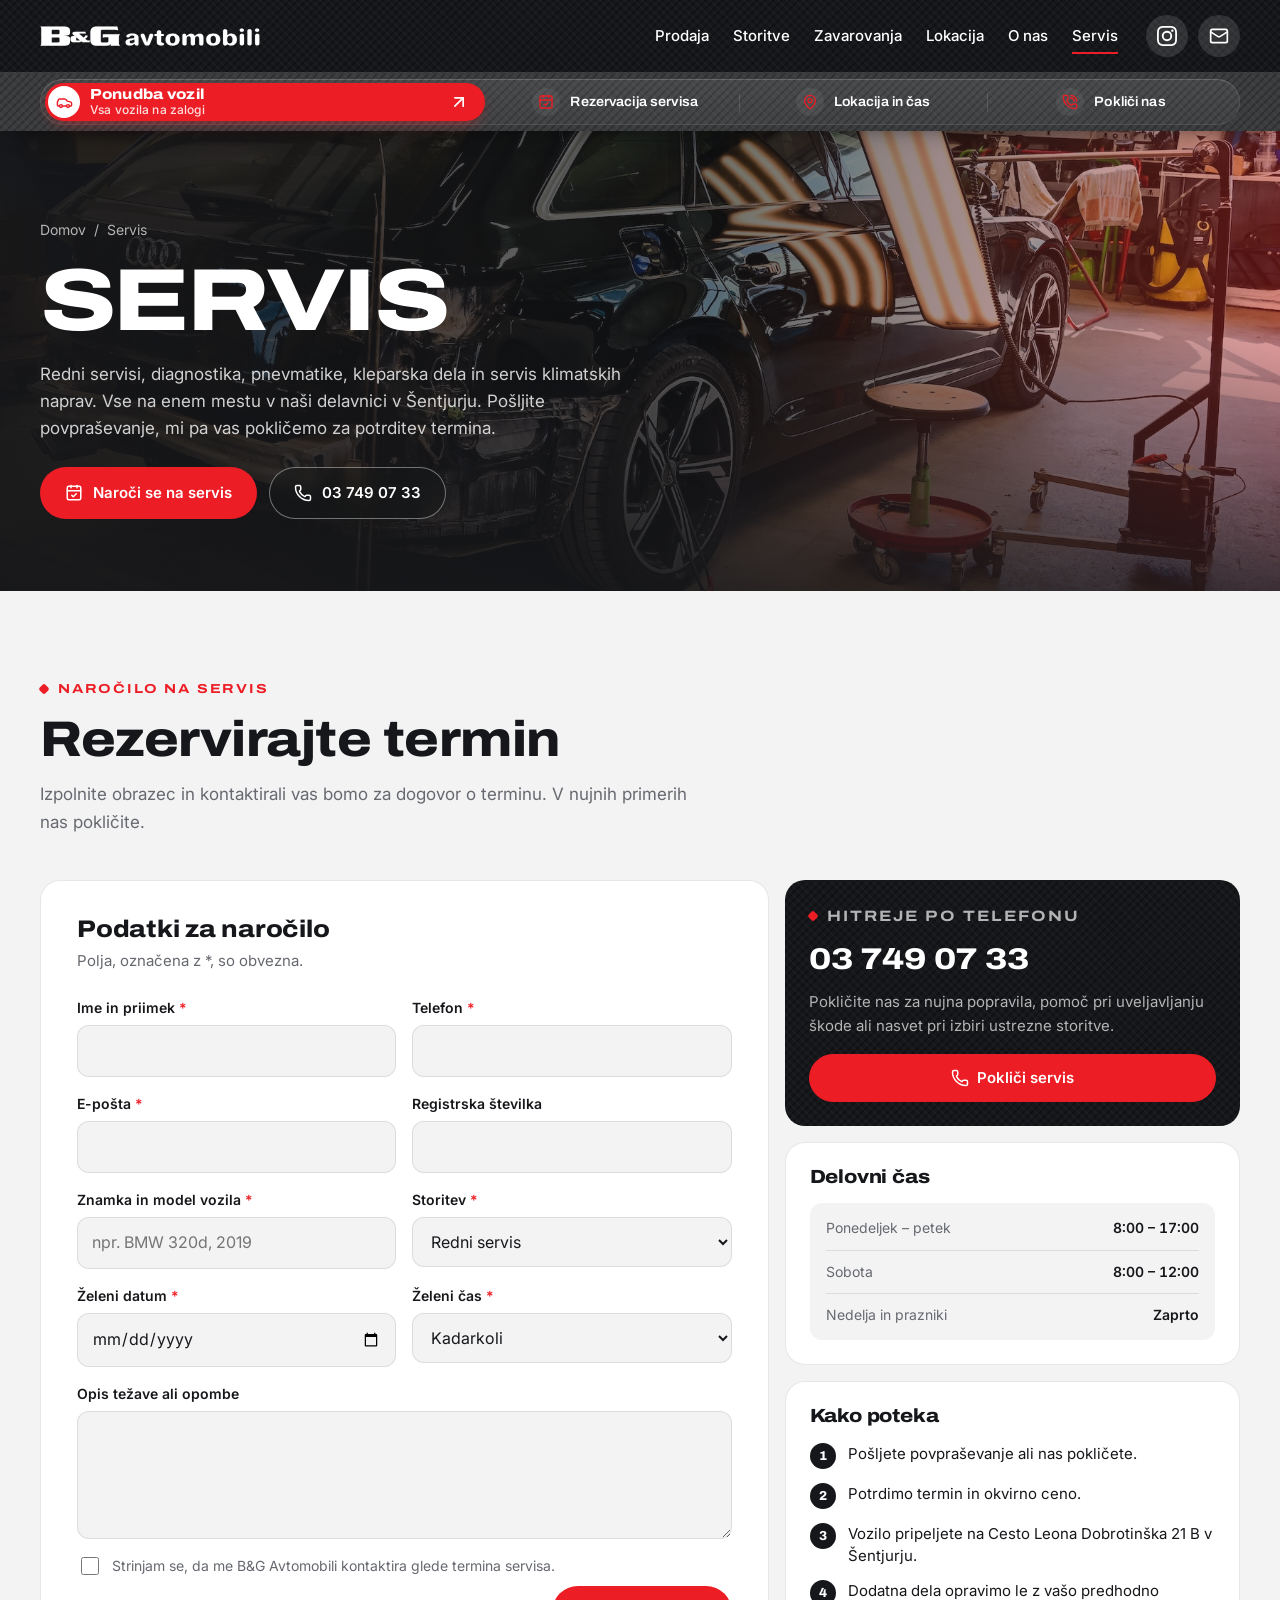
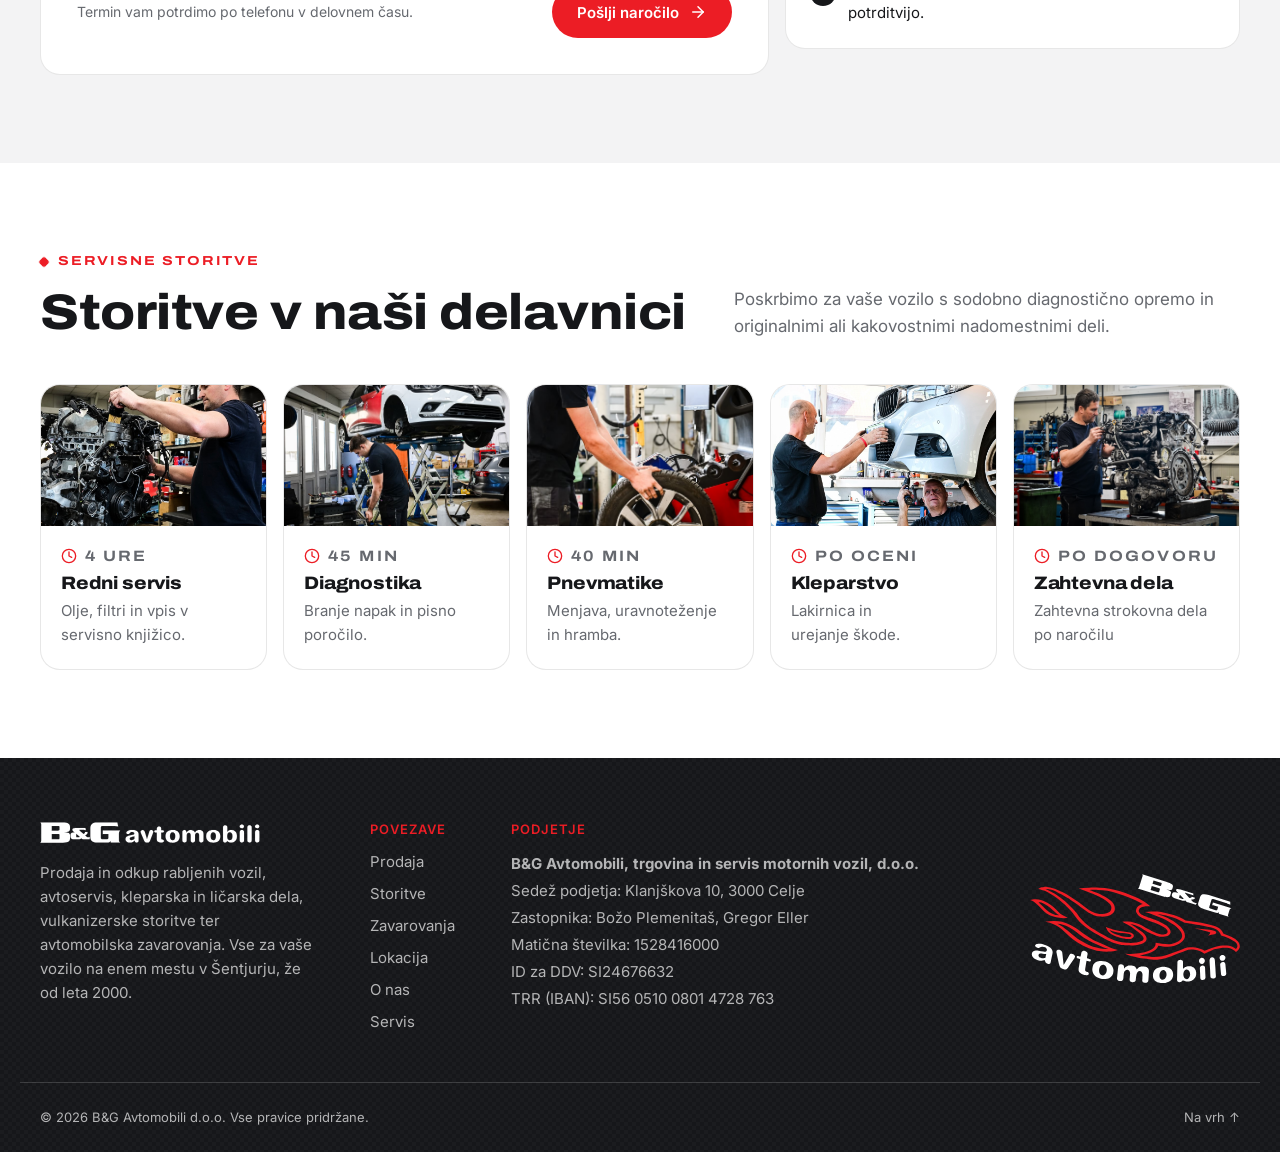
==== commit 9a507b23: "1234" ====
--- a/servis.html
+++ b/servis.html
@@ -2,7 +2,7 @@
 <html lang="sl">
 <head>
   <meta charset="utf-8">
-  <meta name="viewport" content="width=device-width, initial-scale=1">
+  <meta name="viewport" content="width=device-width, initial-scale=1, viewport-fit=cover">
   <title>Servis in naročilo – B&amp;G Avtomobili Šentjur</title>
   <meta name="description" content="Naročite se na servis pri B&amp;G Avtomobili v Šentjurju: redni servis, diagnostika, pnevmatike, kleparstvo in ličarstvo ter servis klimatske naprave.">
   <meta name="theme-color" content="#16171a">
@@ -12,8 +12,8 @@
   <link rel="preconnect" href="https://fonts.googleapis.com">
   <link rel="preconnect" href="https://fonts.gstatic.com" crossorigin>
   <link href="https://fonts.googleapis.com/css2?family=Archivo:wdth,wght@100..125,400..900&family=Inter:wght@400;500;600&display=swap" rel="stylesheet">
-  <link rel="preload" as="image" href="img/hero-service.jpg">
-  <link rel="stylesheet" href="css/styles.css?v=6">
+  <link rel="preload" as="image" href="img/servis.jpg" imagesrcset="img/servis-480.jpg 480w, img/servis-800.jpg 800w, img/servis-1200.jpg 1200w, img/servis.jpg 1800w" imagesizes="(max-width: 768px) and (pointer: coarse) 120vw, 1800px" fetchpriority="high">
+  <link rel="stylesheet" href="css/styles.css?v=8">
 </head>
 <body>
   <a class="skip" href="#vsebina">Preskoči na vsebino</a>
@@ -79,7 +79,7 @@
 
   <main id="vsebina">
     <section class="page-hero" aria-labelledby="servis-title">
-      <img class="page-hero__img" src="img/servis.jpg" alt="" width="1024" height="1024" fetchpriority="high">
+      <img class="page-hero__img" src="img/servis.jpg" srcset="img/servis-480.jpg 480w, img/servis-800.jpg 800w, img/servis-1200.jpg 1200w, img/servis.jpg 1800w" sizes="(max-width: 768px) and (pointer: coarse) 120vw, 1800px" alt="" width="1024" height="1024" fetchpriority="high">
       <div class="container page-hero__inner">
         <nav class="crumbs" aria-label="Drobtinice">
           <a href="index.html">Domov</a><span aria-hidden="true">/</span><span aria-current="page">Servis</span>
@@ -216,7 +216,7 @@
 
         <ul class="svc-cards">
           <li class="svc-card">
-            <img src="img/redni-servis.jpg" alt="" width="1024" height="1024" loading="lazy" decoding="async">
+            <img src="img/redni-servis.jpg" srcset="img/redni-servis-480.jpg 480w, img/redni-servis.jpg 800w" sizes="(max-width: 639px) and (pointer: coarse) 112px, (max-width: 768px) and (pointer: coarse) 50vw, 800px" alt="" width="1024" height="1024" loading="lazy" decoding="async">
             <div class="svc-card__body">
               <p class="svc-panel__meta"><span class="i i-clock" aria-hidden="true"></span>4 ure</p>
               <h3>Redni servis</h3>
@@ -224,7 +224,7 @@
             </div>
           </li>
           <li class="svc-card">
-            <img src="img/mehanska-dela.jpg" alt="" width="1024" height="1024" loading="lazy" decoding="async">
+            <img src="img/mehanska-dela.jpg" srcset="img/mehanska-dela-480.jpg 480w, img/mehanska-dela-800.jpg 800w, img/mehanska-dela.jpg 1050w" sizes="(max-width: 639px) and (pointer: coarse) 112px, (max-width: 768px) and (pointer: coarse) 50vw, 1050px" alt="" width="1024" height="1024" loading="lazy" decoding="async">
             <div class="svc-card__body">
               <p class="svc-panel__meta"><span class="i i-clock" aria-hidden="true"></span>45 min</p>
               <h3>Diagnostika</h3>
@@ -232,7 +232,7 @@
             </div>
           </li>
           <li class="svc-card">
-            <img src="img/vulkanizerstvo.jpg" alt="" width="1024" height="1024" loading="lazy" decoding="async">
+            <img src="img/vulkanizerstvo.jpg" srcset="img/vulkanizerstvo-480.jpg 480w, img/vulkanizerstvo-800.jpg 800w, img/vulkanizerstvo.jpg 933w" sizes="(max-width: 639px) and (pointer: coarse) 112px, (max-width: 768px) and (pointer: coarse) 50vw, 933px" alt="" width="1024" height="1024" loading="lazy" decoding="async">
             <div class="svc-card__body">
               <p class="svc-panel__meta"><span class="i i-clock" aria-hidden="true"></span>40 min</p>
               <h3>Pnevmatike</h3>
@@ -240,7 +240,7 @@
             </div>
           </li>
           <li class="svc-card">
-            <img src="img/karoserija.jpg" alt="" width="1024" height="1024" loading="lazy" decoding="async">
+            <img src="img/karoserija.jpg" srcset="img/karoserija-480.jpg 480w, img/karoserija-800.jpg 800w, img/karoserija.jpg 872w" sizes="(max-width: 639px) and (pointer: coarse) 112px, (max-width: 768px) and (pointer: coarse) 50vw, 872px" alt="" width="1024" height="1024" loading="lazy" decoding="async">
             <div class="svc-card__body">
               <p class="svc-panel__meta"><span class="i i-clock" aria-hidden="true"></span>po oceni</p>
               <h3>Kleparstvo</h3>
@@ -248,7 +248,7 @@
             </div>
           </li>
           <li class="svc-card">
-            <img src="img/zahtevna-dela.jpg" alt="" width="1024" height="1024" loading="lazy" decoding="async">
+            <img src="img/zahtevna-dela.jpg" srcset="img/zahtevna-dela-480.jpg 480w, img/zahtevna-dela-800.jpg 800w, img/zahtevna-dela.jpg 1000w" sizes="(max-width: 639px) and (pointer: coarse) 112px, (max-width: 768px) and (pointer: coarse) 50vw, 1000px" alt="" width="1024" height="1024" loading="lazy" decoding="async">
             <div class="svc-card__body">
               <p class="svc-panel__meta"><span class="i i-clock" aria-hidden="true"></span>po dogovoru</p>
               <h3>Zahtevna dela</h3>
--- a/css/styles.css
+++ b/css/styles.css
@@ -15,8 +15,16 @@
 
   --line: color-mix(in srgb, var(--carbon) 10%, transparent);
   --line-light: color-mix(in srgb, var(--white) 16%, transparent);
+  --text-on-dark: color-mix(in srgb, var(--white) 80%, transparent);
+  --text-on-dark-muted: color-mix(in srgb, var(--white) 68%, transparent);
   --radius: 20px;
+  --radius-md: 16px;
   --radius-sm: 12px;
+  --shadow-sm: 0 1px 2px color-mix(in srgb, var(--carbon) 6%, transparent),
+    0 4px 12px -6px color-mix(in srgb, var(--carbon) 12%, transparent);
+  --shadow-lg: 0 24px 48px -20px color-mix(in srgb, var(--carbon) 38%, transparent);
+  --shadow-red: 0 10px 22px -12px color-mix(in srgb, var(--red) 75%, transparent);
+  --dur: 0.2s;
   --header-h: 72px;
   --tray-h: 68px;
   --top-h: calc(var(--header-h) + var(--tray-h));
@@ -62,6 +70,12 @@
 a {
   color: inherit;
   text-decoration: none;
+  transition: color var(--dur);
+}
+
+::selection {
+  background: var(--red);
+  color: var(--white);
 }
 
 h1,
@@ -134,16 +148,18 @@
   border-radius: 999px;
   background: var(--red);
   color: var(--white);
+  font-weight: 600;
+  transition: top var(--dur) var(--ease);
 }
 
 .skip:focus {
   top: 12px;
 }
 
+/* Outline follows each element's own radius, so no radius override here. */
 :focus-visible {
   outline: 3px solid var(--red);
   outline-offset: 3px;
-  border-radius: 8px;
 }
 
 /* ---------- Icons (CSS mask, Lucide & brand) ---------- */
@@ -223,14 +239,19 @@
   line-height: 1;
   cursor: pointer;
   transition:
-    transform 0.2s var(--ease),
-    background-color 0.2s,
-    color 0.2s,
-    border-color 0.2s;
+    transform var(--dur) var(--ease),
+    background-color var(--dur),
+    color var(--dur),
+    border-color var(--dur),
+    box-shadow var(--dur);
 }
 
 .btn:hover {
   transform: translateY(-2px);
+}
+
+.btn:focus-visible {
+  outline-offset: 2px;
 }
 
 .btn .i {
@@ -251,6 +272,7 @@
 
 .btn--red:hover {
   background: color-mix(in srgb, var(--red) 86%, var(--carbon));
+  box-shadow: var(--shadow-red);
 }
 
 .btn--dark {
@@ -266,11 +288,13 @@
   color: var(--white);
   border-color: color-mix(in srgb, var(--white) 40%, transparent);
   background: color-mix(in srgb, var(--carbon) 30%, transparent);
+  -webkit-backdrop-filter: blur(8px);
   backdrop-filter: blur(8px);
 }
 
 .btn--ghost:hover {
   border-color: var(--white);
+  background: color-mix(in srgb, var(--carbon) 45%, transparent);
 }
 
 .btn--line {
@@ -296,18 +320,25 @@
   color: var(--white);
   font-size: 15px;
   font-weight: 600;
+  line-height: 1;
   transition:
-    background-color 0.2s,
-    border-color 0.2s;
+    transform var(--dur) var(--ease),
+    background-color var(--dur),
+    border-color var(--dur);
 }
 
 .act .i {
-  width: 17px;
-  height: 17px;
+  width: 18px;
+  height: 18px;
 }
 
 .act:hover {
   border-color: var(--white);
+  transform: translateY(-2px);
+}
+
+.act:focus-visible {
+  outline-offset: 2px;
 }
 
 .act--call {
@@ -576,10 +607,22 @@
   }
 }
 
+/* Same weave as the header, but slightly see-through so content glides under the dock. */
 .tray {
-  background: var(--carbon-weave);
+  background:
+    repeating-linear-gradient(45deg, #ffffff06 0 2px, transparent 2px 6px),
+    repeating-linear-gradient(-45deg, #00000033 0 2px, transparent 2px 6px),
+    color-mix(in srgb, var(--carbon) 84%, transparent);
+  -webkit-backdrop-filter: blur(14px) saturate(140%);
+  backdrop-filter: blur(14px) saturate(140%);
   color: var(--white);
   box-shadow: 0 10px 24px -14px #00000099;
+}
+
+@supports not ((backdrop-filter: blur(1px)) or (-webkit-backdrop-filter: blur(1px))) {
+  .tray {
+    background: var(--carbon-weave);
+  }
 }
 
 .tray__inner {
@@ -918,7 +961,7 @@
   backdrop-filter: blur(8px);
   font-size: 13px;
   font-weight: 600;
-  letter-spacing: 0.04em;
+  letter-spacing: 0.08em;
   text-transform: uppercase;
 }
 
@@ -966,7 +1009,7 @@
 
 .slide-note {
   max-width: 46ch;
-  color: color-mix(in srgb, var(--white) 82%, transparent);
+  color: var(--text-on-dark);
   font-size: 15px;
 }
 
@@ -1125,7 +1168,7 @@
 }
 
 .section--carbon .section__lead {
-  color: color-mix(in srgb, var(--white) 78%, transparent);
+  color: var(--text-on-dark);
 }
 
 .eyebrow {
@@ -1223,7 +1266,7 @@
 
 .mini p {
   color: var(--muted);
-  font-size: 14.5px;
+  font-size: 15px;
   line-height: 1.55;
 }
 
@@ -1256,7 +1299,7 @@
   color: var(--muted);
   font-size: 13px;
   font-weight: 600;
-  letter-spacing: 0.06em;
+  letter-spacing: 0.08em;
   text-transform: uppercase;
 }
 
@@ -1323,6 +1366,11 @@
   white-space: nowrap;
 }
 
+.call__num:hover,
+.agent__num a:hover {
+  color: var(--red);
+}
+
 .call__acts {
   display: flex;
   gap: 6px;
@@ -1338,9 +1386,14 @@
   background: var(--white);
   color: var(--carbon);
   transition:
-    background-color 0.2s,
-    color 0.2s,
-    border-color 0.2s;
+    transform var(--dur) var(--ease),
+    background-color var(--dur),
+    color var(--dur),
+    border-color var(--dur);
+}
+
+.ico:focus-visible {
+  outline-offset: 2px;
 }
 
 .ico .i {
@@ -1410,7 +1463,7 @@
 
 .insure__lead {
   max-width: 52ch;
-  color: color-mix(in srgb, var(--white) 78%, transparent);
+  color: var(--text-on-dark);
   font-size: 17px;
 }
 
@@ -1427,7 +1480,7 @@
   flex: none;
   width: 56px;
   height: 56px;
-  border-radius: 16px;
+  border-radius: var(--radius-md);
   background: var(--red);
   color: var(--white);
   font-family: var(--font-head);
@@ -1437,7 +1490,7 @@
 
 .agent__name {
   font-size: 15px;
-  color: color-mix(in srgb, var(--white) 78%, transparent);
+  color: var(--text-on-dark);
 }
 
 .agent__name strong {
@@ -1552,12 +1605,11 @@
 }
 
 .partner:focus-visible {
-  outline: 3px solid var(--red);
   outline-offset: 2px;
 }
 
 .partners__note {
-  color: color-mix(in srgb, var(--white) 60%, transparent);
+  color: var(--text-on-dark-muted);
   font-size: 13px;
 }
 
@@ -1600,7 +1652,7 @@
   min-height: 56px;
   padding: 0 18px;
   border: 1px solid var(--line);
-  border-radius: 14px;
+  border-radius: var(--radius-md);
   background: var(--white);
   font-family: var(--font-head);
   font-size: 15px;
@@ -1695,10 +1747,10 @@
   gap: 8px;
   color: var(--muted);
   font-family: var(--font-head);
-  font-size: 12.5px;
+  font-size: 13px;
   font-weight: 700;
   font-stretch: 115%;
-  letter-spacing: 0.12em;
+  letter-spacing: 0.14em;
   text-transform: uppercase;
 }
 
@@ -1725,7 +1777,7 @@
   display: flex;
   align-items: flex-start;
   gap: 12px;
-  font-size: 15.5px;
+  font-size: 15px;
   line-height: 1.45;
 }
 
@@ -1804,7 +1856,7 @@
 }
 
 .about__copy > p {
-  color: color-mix(in srgb, var(--white) 78%, transparent);
+  color: var(--text-on-dark);
   font-size: 17px;
 }
 
@@ -1830,7 +1882,7 @@
 }
 
 .values span {
-  color: color-mix(in srgb, var(--white) 66%, transparent);
+  color: var(--text-on-dark-muted);
   font-size: 15px;
 }
 
@@ -1854,8 +1906,8 @@
 }
 
 .stats dt {
-  color: color-mix(in srgb, var(--white) 66%, transparent);
-  font-size: 13.5px;
+  color: var(--text-on-dark-muted);
+  font-size: 14px;
   line-height: 1.35;
 }
 
@@ -1966,7 +2018,7 @@
   font-size: 13px;
   font-weight: 700;
   font-stretch: 115%;
-  letter-spacing: 0.1em;
+  letter-spacing: 0.14em;
   text-transform: uppercase;
 }
 
@@ -1992,7 +2044,7 @@
   display: flex;
   align-items: flex-start;
   gap: 12px;
-  font-size: 15.5px;
+  font-size: 15px;
 }
 
 .loc__list .i {
@@ -2019,7 +2071,7 @@
   justify-content: space-between;
   gap: 16px;
   padding: 10px 0;
-  font-size: 14.5px;
+  font-size: 14px;
 }
 
 .hours div + div {
@@ -2075,9 +2127,9 @@
   justify-content: space-between;
   gap: 12px;
   padding: 10px;
-  border-radius: 16px;
+  border-radius: var(--radius-md);
   background: var(--white);
-  box-shadow: 0 20px 40px -16px #16171a59;
+  box-shadow: var(--shadow-lg);
 }
 
 .map-nav__info {
@@ -2105,7 +2157,7 @@
   flex: none;
   width: 38px;
   height: 38px;
-  border-radius: 10px;
+  border-radius: var(--radius-sm);
   background: var(--carbon);
   color: var(--red);
 }
@@ -2133,7 +2185,7 @@
     linear-gradient(45deg, #ffffff06 25%, transparent 25%, transparent 75%, #ffffff06 75%);
   background-size: 8px 8px;
   background-position: 0 0, 4px 4px;
-  color: color-mix(in srgb, var(--white) 70%, transparent);
+  color: var(--text-on-dark-muted);
   font-size: 15px;
 }
 
@@ -2198,7 +2250,7 @@
   justify-content: space-between;
   gap: 12px;
   padding-block: 24px;
-  border-top: 1px solid color-mix(in srgb, var(--white) 10%, transparent);
+  border-top: 1px solid var(--line-light);
   font-size: 13px;
 }
 
@@ -2275,7 +2327,7 @@
 .crumbs {
   display: flex;
   gap: 8px;
-  color: color-mix(in srgb, var(--white) 70%, transparent);
+  color: var(--text-on-dark-muted);
   font-size: 14px;
 }
 
@@ -2294,7 +2346,7 @@
 
 .page-hero__lead {
   max-width: 54ch;
-  color: color-mix(in srgb, var(--white) 82%, transparent);
+  color: var(--text-on-dark);
   font-size: 17px;
 }
 
@@ -2341,7 +2393,7 @@
 .form-status {
   margin-top: 16px;
   padding: 12px 16px;
-  border-radius: var(--radius);
+  border-radius: var(--radius-sm);
   font-size: 15px;
   font-weight: 500;
   line-height: 1.5;
@@ -2395,7 +2447,7 @@
   background: var(--soft);
   color: var(--carbon);
   font: inherit;
-  font-size: 15.5px;
+  font-size: 16px;
   transition:
     border-color 0.2s,
     background-color 0.2s;
@@ -2449,7 +2501,7 @@
 
 .form-foot p {
   color: var(--muted);
-  font-size: 13.5px;
+  font-size: 14px;
 }
 
 .aside {
@@ -2480,7 +2532,7 @@
 }
 
 .aside-card--carbon p {
-  color: color-mix(in srgb, var(--white) 72%, transparent);
+  color: var(--text-on-dark-muted);
   font-size: 15px;
 }
 
@@ -2542,7 +2594,7 @@
 
 .svc-card:hover {
   transform: translateY(-4px);
-  box-shadow: 0 30px 60px -24px #16171a59;
+  box-shadow: var(--shadow-lg);
 }
 
 .svc-card img {
@@ -2567,7 +2619,7 @@
 
 .svc-card p {
   color: var(--muted);
-  font-size: 14.5px;
+  font-size: 15px;
 }
 
 @media (min-width: 640px) {
@@ -2611,3 +2663,399 @@
     grid-template-columns: repeat(5, 1fr);
   }
 }
+
+/* ==========================================================================
+   Touch phones & small tablets only. Desktop and mouse users never match this.
+   ========================================================================== */
+@media (max-width: 768px) and (pointer: coarse) {
+  :root {
+    --gutter: clamp(16px, 5.5vw, 24px);
+  }
+
+  html {
+    -webkit-tap-highlight-color: transparent;
+  }
+
+  body {
+    overflow-x: hidden;
+    overflow-x: clip;
+  }
+
+  a,
+  button,
+  label,
+  input,
+  select,
+  textarea,
+  summary {
+    touch-action: manipulation;
+  }
+
+  /* ---------- Fluid gutters + safe-area insets ---------- */
+  .container {
+    padding-inline: max(var(--gutter), env(safe-area-inset-left)) max(var(--gutter), env(safe-area-inset-right));
+  }
+
+  .header-inner {
+    padding-inline: max(20px, env(safe-area-inset-left)) max(20px, env(safe-area-inset-right));
+  }
+
+  .tray__inner {
+    padding-inline: max(11px, env(safe-area-inset-left)) max(11px, env(safe-area-inset-right));
+  }
+
+  .site-header {
+    padding-top: env(safe-area-inset-top);
+  }
+
+  .site-nav {
+    max-height: calc(100dvh - var(--header-h) - env(safe-area-inset-top));
+    overflow-y: auto;
+    overscroll-behavior: contain;
+    padding-bottom: max(24px, calc(env(safe-area-inset-bottom) + 16px));
+  }
+
+  .footer-bottom {
+    padding-bottom: max(24px, calc(env(safe-area-inset-bottom) + 16px));
+  }
+
+  /* ---------- Fluid scale ---------- */
+  .section {
+    padding-block: clamp(48px, 14vw, 64px);
+  }
+
+  .section__head {
+    margin-bottom: clamp(28px, 8vw, 36px);
+  }
+
+  .section__lead,
+  .insure__lead,
+  .about__copy > p,
+  .page-hero__lead {
+    font-size: clamp(16px, 4.4vw, 17px);
+  }
+
+  .slide-content {
+    padding-bottom: clamp(88px, 24vw, 104px);
+  }
+
+  .svc-panel__body {
+    padding: clamp(22px, 7vw, 28px) clamp(20px, 6vw, 24px) clamp(26px, 8vw, 32px);
+  }
+
+  .loc__body,
+  .form-card,
+  .aside-card {
+    padding: clamp(20px, 6vw, 24px);
+  }
+
+  .footer-grid {
+    padding-block: clamp(48px, 14vw, 64px) 40px;
+  }
+
+  /* Grid children default to min-width:auto, which let the stats row push the page wider. */
+  .about > *,
+  .stats div {
+    min-width: 0;
+  }
+
+  .stats dd {
+    font-size: clamp(22px, 6.6vw, 44px);
+  }
+
+  .stats div + div {
+    padding-left: clamp(10px, 3vw, 16px);
+  }
+
+  /* ---------- 100dvh hero ---------- */
+  @supports (height: 100dvh) {
+    .hero {
+      height: clamp(560px, calc(100dvh - var(--top-h)), 820px);
+    }
+  }
+
+  /* ---------- Touch targets >= 44px ---------- */
+  .btn--sm {
+    min-height: 44px;
+  }
+
+  .ico {
+    width: 44px;
+    height: 44px;
+  }
+
+  .calls {
+    padding: 6px;
+  }
+
+  .call {
+    gap: 8px;
+    padding: 8px 6px 8px 8px;
+  }
+
+  .call__avatar {
+    width: 32px;
+    height: 32px;
+  }
+
+  .brand {
+    display: block;
+    padding-block: 14px;
+    margin-block: -14px;
+  }
+
+  .call__acts {
+    gap: 4px;
+  }
+
+  .call__num {
+    font-size: clamp(15px, 4.2vw, 16px);
+  }
+
+  .hero-progress {
+    bottom: 26px;
+  }
+
+  .hero-progress .bar {
+    height: 44px;
+  }
+
+  /* Text links: grow the hit box to 44px, pull it back with negative margins so the layout stays put. */
+  .loc__list a,
+  .crumbs a,
+  .footer-bottom a {
+    display: inline-flex;
+    align-items: center;
+    min-height: 44px;
+    margin-block: -10px;
+  }
+
+  .site-footer ul {
+    gap: 0;
+  }
+
+  .site-footer ul a {
+    display: inline-flex;
+    align-items: center;
+    min-width: 44px;
+    min-height: 44px;
+  }
+
+  .call__num,
+  .agent__num a,
+  .aside-card__num {
+    position: relative;
+  }
+
+  .call__num::after,
+  .agent__num a::after,
+  .aside-card__num::after {
+    content: "";
+    position: absolute;
+    inset: -12px -6px;
+  }
+
+  .consent input {
+    width: 22px;
+    height: 22px;
+    margin-top: 0;
+  }
+
+  /* ---------- Inputs: 16px stops iOS zoom-on-focus ---------- */
+  .field input,
+  .field select,
+  .field textarea {
+    font-size: 16px;
+  }
+
+  /* ---------- Service tabs: snap scrolling with fluid gutters ---------- */
+  .nav-svc__tabs {
+    margin-inline: calc(-1 * var(--gutter));
+    padding-inline: var(--gutter);
+    scroll-padding-inline: var(--gutter);
+    scroll-snap-type: x proximity;
+    overscroll-behavior-x: contain;
+  }
+
+  .nav-svc__tabs label {
+    scroll-snap-align: start;
+    transition:
+      transform var(--dur) var(--ease),
+      background-color var(--dur),
+      color var(--dur),
+      border-color var(--dur);
+  }
+
+  /* ---------- No hover-only behaviour (hover sticks after a tap) ---------- */
+  .hero:hover :is(.slide-img, .hero-progress i) {
+    animation-play-state: running;
+  }
+
+  .hero:has(:focus-visible) :is(.slide-img, .hero-progress i) {
+    animation-play-state: paused;
+  }
+
+  .location__map iframe {
+    filter: none;
+  }
+
+  .btn:hover,
+  .act:hover,
+  .partner:hover,
+  .gallery figure:hover img,
+  .svc-card:hover {
+    transform: none;
+  }
+
+  .svc-card:hover {
+    box-shadow: none;
+  }
+
+  .btn--red:hover {
+    background: var(--red);
+    box-shadow: none;
+  }
+
+  .btn--dark:hover {
+    background: var(--carbon);
+  }
+
+  .btn--ghost:hover {
+    border-color: color-mix(in srgb, var(--white) 40%, transparent);
+    background: color-mix(in srgb, var(--carbon) 30%, transparent);
+  }
+
+  .btn--line:hover,
+  .ico:hover {
+    border-color: var(--line);
+  }
+
+  .ico--call:hover {
+    border-color: var(--red);
+    background: var(--red);
+  }
+
+  .ico--wa:hover {
+    border-color: color-mix(in srgb, var(--whatsapp) 35%, transparent);
+    background: color-mix(in srgb, var(--whatsapp) 10%, var(--white));
+    color: var(--whatsapp);
+  }
+
+  .ico--viber:hover {
+    border-color: color-mix(in srgb, var(--viber) 35%, transparent);
+    background: color-mix(in srgb, var(--viber) 10%, var(--white));
+    color: var(--viber);
+  }
+
+  .partner:hover {
+    border-color: transparent;
+  }
+
+  .call:hover {
+    background: transparent;
+  }
+
+  .nav-svc__tabs label:hover {
+    border-color: var(--line);
+  }
+
+  .nav-svc__tabs input:checked + label:hover {
+    border-color: var(--carbon);
+  }
+
+  /* ---------- :active press feedback ---------- */
+  .btn:active,
+  .act:active {
+    transform: scale(0.97);
+  }
+
+  .btn--red:active {
+    background: color-mix(in srgb, var(--red) 86%, var(--carbon));
+  }
+
+  .btn--dark:active {
+    background: color-mix(in srgb, var(--carbon) 80%, var(--red));
+  }
+
+  .btn--ghost:active {
+    border-color: var(--white);
+    background: color-mix(in srgb, var(--carbon) 45%, transparent);
+  }
+
+  .btn--line:active {
+    border-color: var(--carbon);
+  }
+
+  .ico:active {
+    transform: scale(0.92);
+    border-color: var(--carbon);
+  }
+
+  .ico--call:active {
+    border-color: var(--carbon);
+    background: var(--carbon);
+  }
+
+  .ico--wa:active {
+    border-color: var(--whatsapp);
+    background: var(--whatsapp);
+    color: var(--white);
+  }
+
+  .ico--viber:active {
+    border-color: var(--viber);
+    background: var(--viber);
+    color: var(--white);
+  }
+
+  .call:active {
+    background: var(--soft);
+  }
+
+  .partner:active {
+    border-color: var(--red);
+    transform: scale(0.98);
+  }
+
+  .nav-svc__tabs label:active {
+    transform: scale(0.98);
+    border-color: var(--carbon);
+  }
+
+  .hero-progress .bar:active::before {
+    background: color-mix(in srgb, var(--white) 55%, transparent);
+  }
+
+  .loc__list a:active,
+  .call__num:active,
+  .agent__num a:active {
+    color: var(--red);
+  }
+
+  .site-footer a:active,
+  .crumbs a:active {
+    color: var(--white);
+  }
+}
+
+@media (max-width: 768px) and (pointer: coarse) and (prefers-reduced-motion: reduce) {
+  html {
+    scroll-behavior: auto;
+  }
+
+  *,
+  *::before,
+  *::after {
+    animation-duration: 0.01ms !important;
+    animation-iteration-count: 1 !important;
+    transition-duration: 0.01ms !important;
+  }
+
+  .btn:active,
+  .act:active,
+  .ico:active,
+  .partner:active,
+  .nav-svc__tabs label:active {
+    transform: none;
+  }
+}
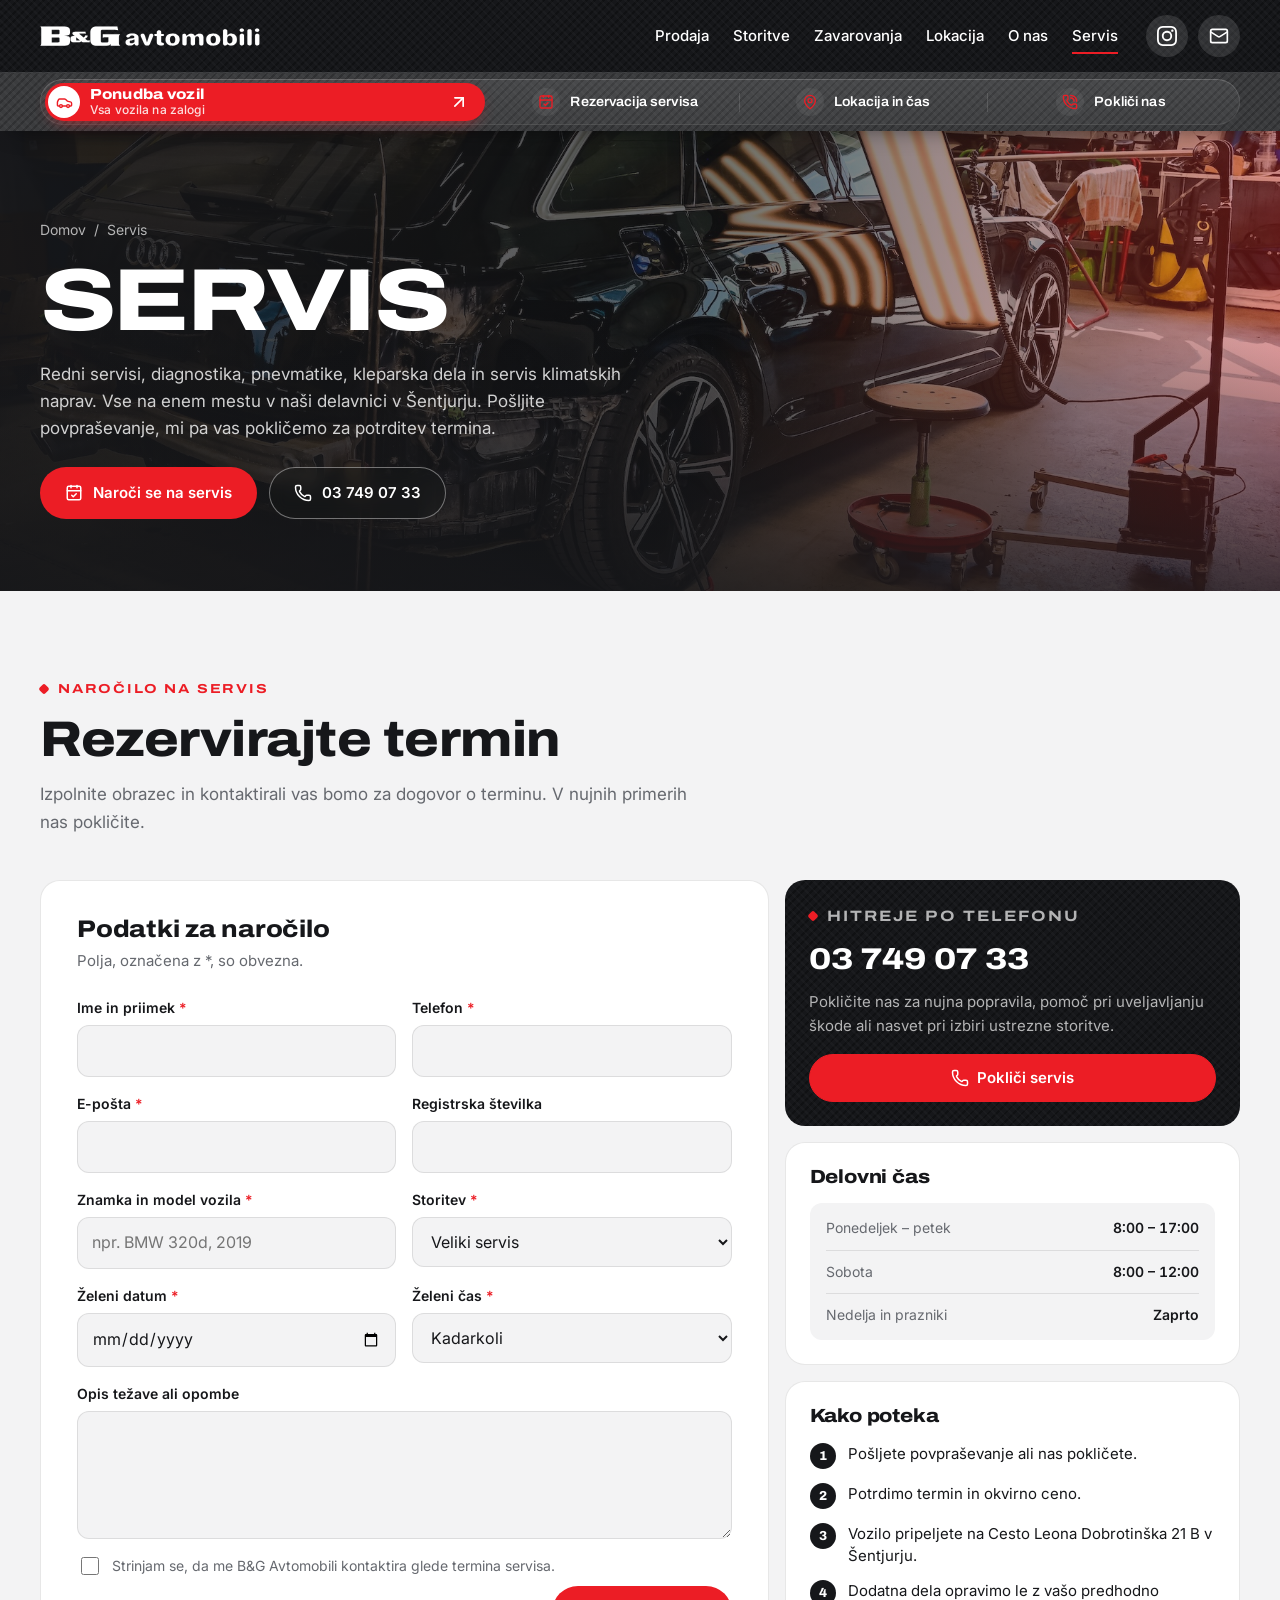
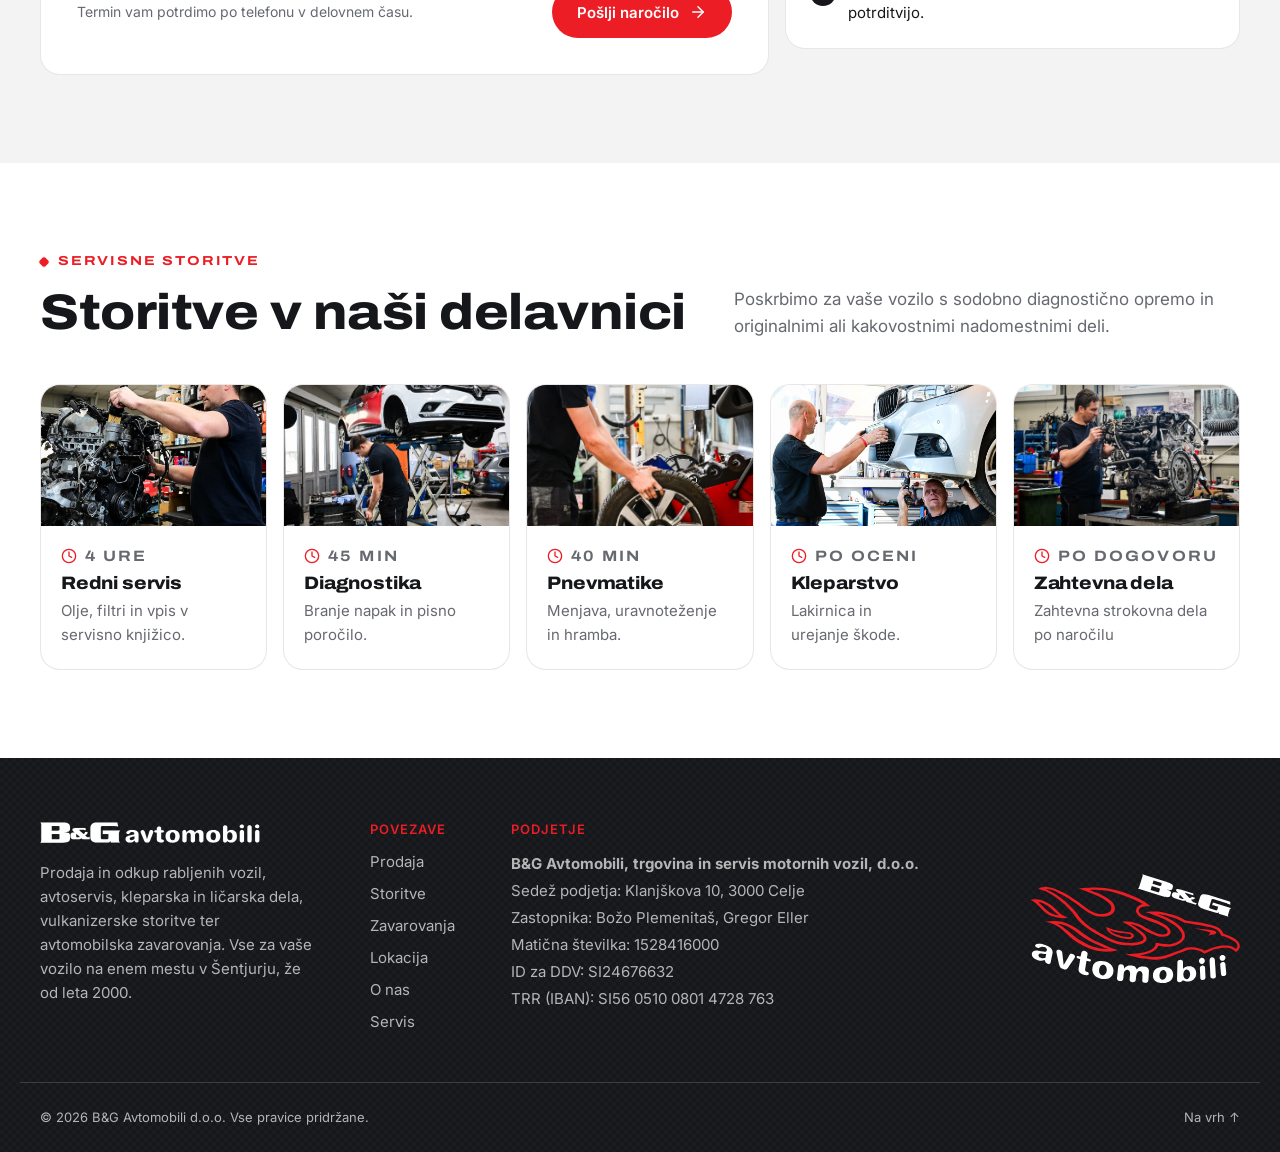
==== commit 12e1f6f6: "22" ====
--- a/servis.html
+++ b/servis.html
@@ -136,10 +136,11 @@
               <div class="field">
                 <label for="f-storitev">Storitev <span>*</span></label>
                 <select id="f-storitev" name="Storitev" required>
-                  <option value="Redni servis">Redni servis</option>
-                  <option value="Diagnostika">Računalniška diagnostika</option>
-                  <option value="Pnevmatike">Pnevmatike / hotel za pnevmatike</option>
+                  <option value="Veliki servis">Veliki servis</option>
+                  <option value="Mali servis">Mali servis</option>
+                  <option value="Pnevmatike">Pnevmatike</option>
                   <option value="Kleparstvo in ličarstvo">Kleparstvo in ličarstvo</option>
+                  <option value="Ravnanje pločevine">Ravnanje pločevine po toči</option>
                   <option value="Klimatska naprava">Servis klimatske naprave</option>
                   <option value="Drugo">Drugo</option>
                 </select>
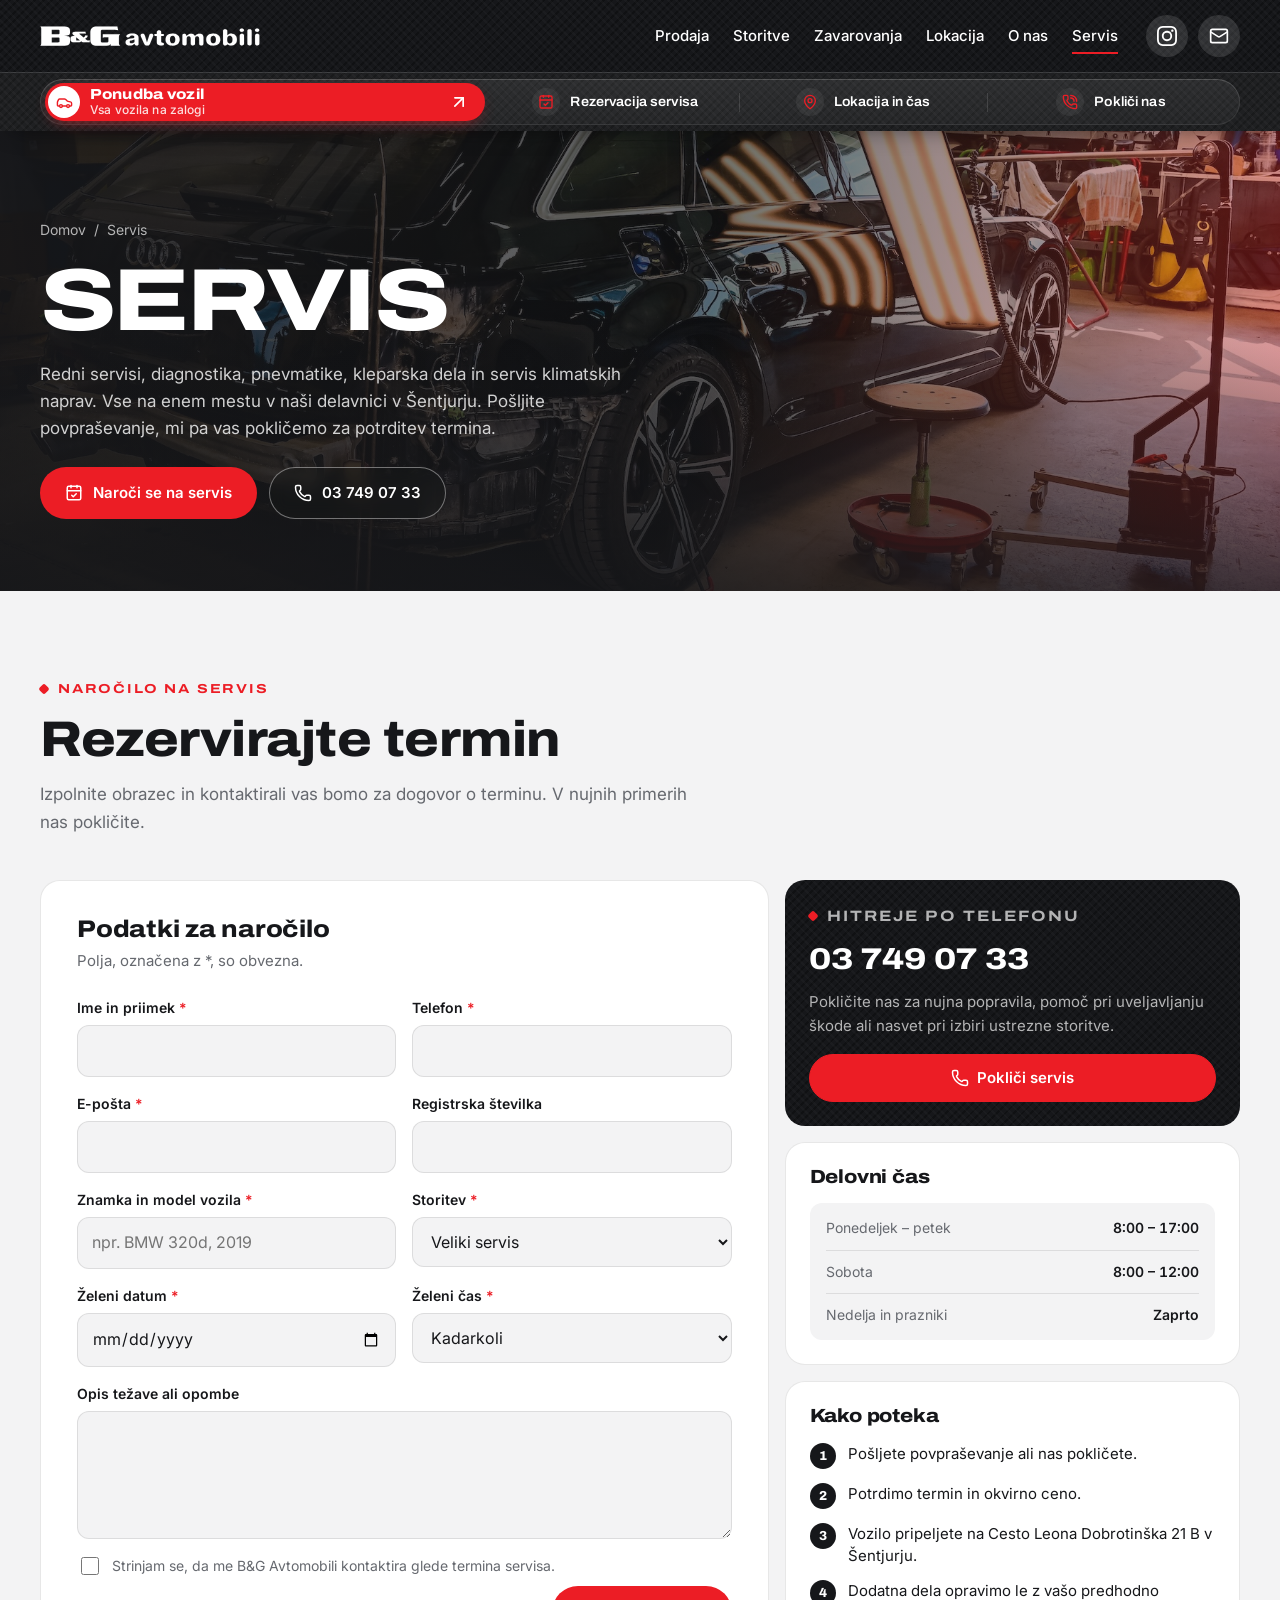
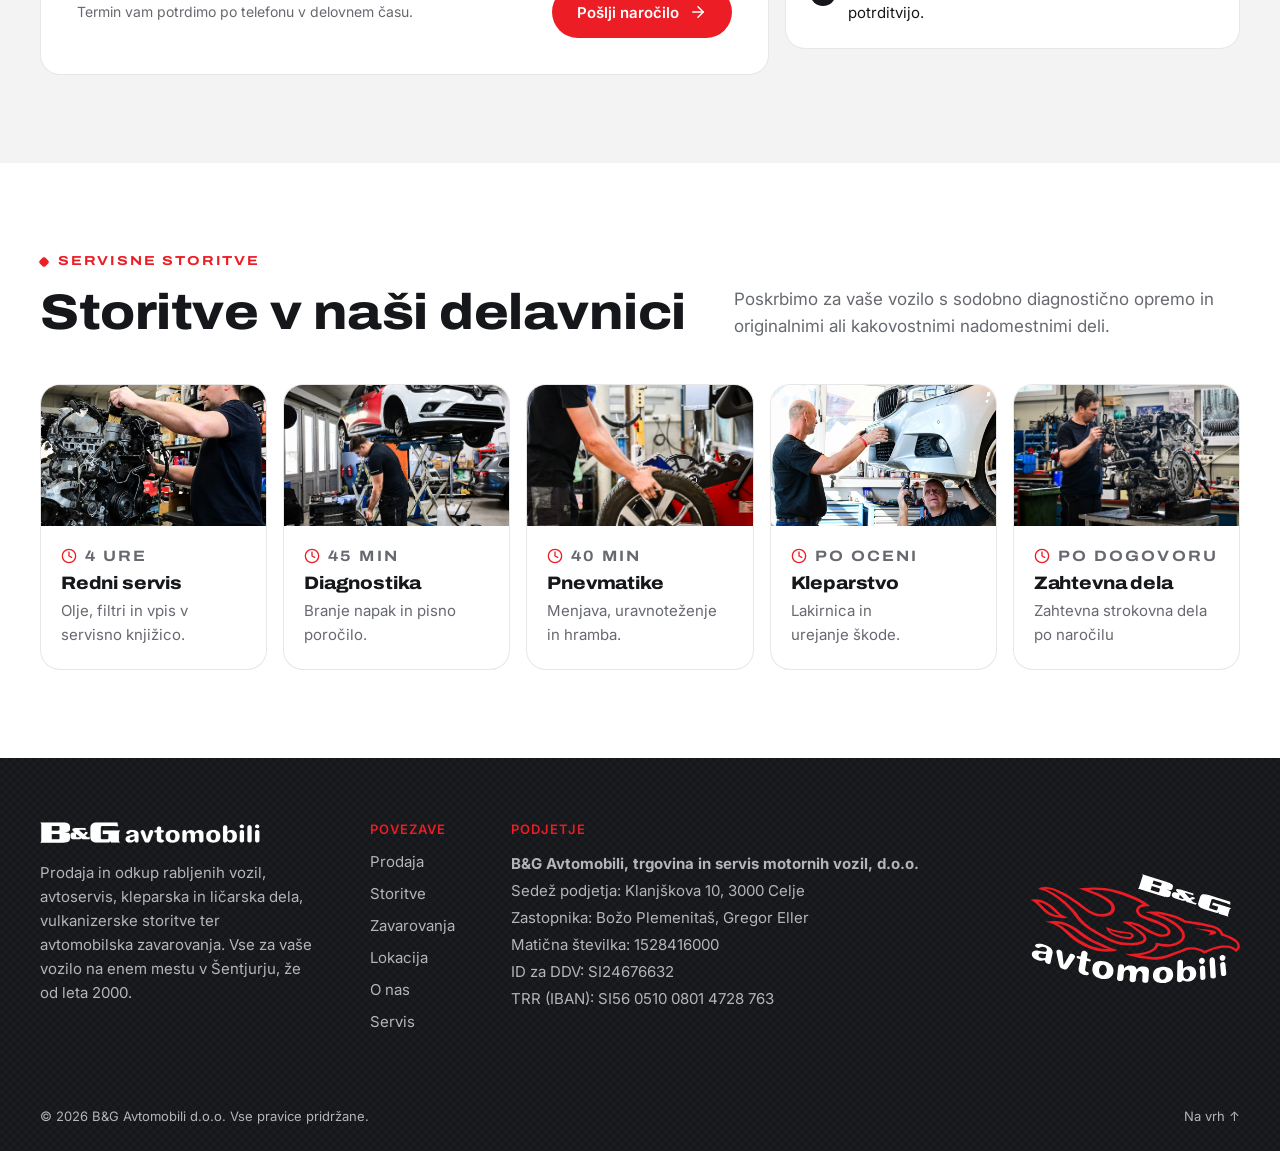
==== commit 62a576e9: "f1" ====
--- a/servis.html
+++ b/servis.html
@@ -13,7 +13,7 @@
   <link rel="preconnect" href="https://fonts.gstatic.com" crossorigin>
   <link href="https://fonts.googleapis.com/css2?family=Archivo:wdth,wght@100..125,400..900&family=Inter:wght@400;500;600&display=swap" rel="stylesheet">
   <link rel="preload" as="image" href="img/servis.jpg" imagesrcset="img/servis-480.jpg 480w, img/servis-800.jpg 800w, img/servis-1200.jpg 1200w, img/servis.jpg 1800w" imagesizes="(max-width: 768px) and (pointer: coarse) 120vw, 1800px" fetchpriority="high">
-  <link rel="stylesheet" href="css/styles.css?v=8">
+  <link rel="stylesheet" href="css/styles.css?v=9">
 </head>
 <body>
   <a class="skip" href="#vsebina">Preskoči na vsebino</a>
--- a/css/styles.css
+++ b/css/styles.css
@@ -607,12 +607,12 @@
   }
 }
 
-/* Same weave as the header, but slightly see-through so content glides under the dock. */
+/* Same weave as the header, with only a hint of see-through so the dock stays legible over content. */
 .tray {
   background:
     repeating-linear-gradient(45deg, #ffffff06 0 2px, transparent 2px 6px),
     repeating-linear-gradient(-45deg, #00000033 0 2px, transparent 2px 6px),
-    color-mix(in srgb, var(--carbon) 84%, transparent);
+    color-mix(in srgb, var(--carbon) 96%, transparent);
   -webkit-backdrop-filter: blur(14px) saturate(140%);
   backdrop-filter: blur(14px) saturate(140%);
   color: var(--white);
@@ -1715,7 +1715,8 @@
 .nav-svc:has(#svc-2:checked) .svc-panel--2,
 .nav-svc:has(#svc-3:checked) .svc-panel--3,
 .nav-svc:has(#svc-4:checked) .svc-panel--4,
-.nav-svc:has(#svc-5:checked) .svc-panel--5 {
+.nav-svc:has(#svc-5:checked) .svc-panel--5,
+.nav-svc:has(#svc-6:checked) .svc-panel--6 {
   visibility: visible;
   animation: panel-in 0.45s var(--ease) both;
 }
@@ -2250,7 +2251,6 @@
   justify-content: space-between;
   gap: 12px;
   padding-block: 24px;
-  border-top: 1px solid var(--line-light);
   font-size: 13px;
 }
 
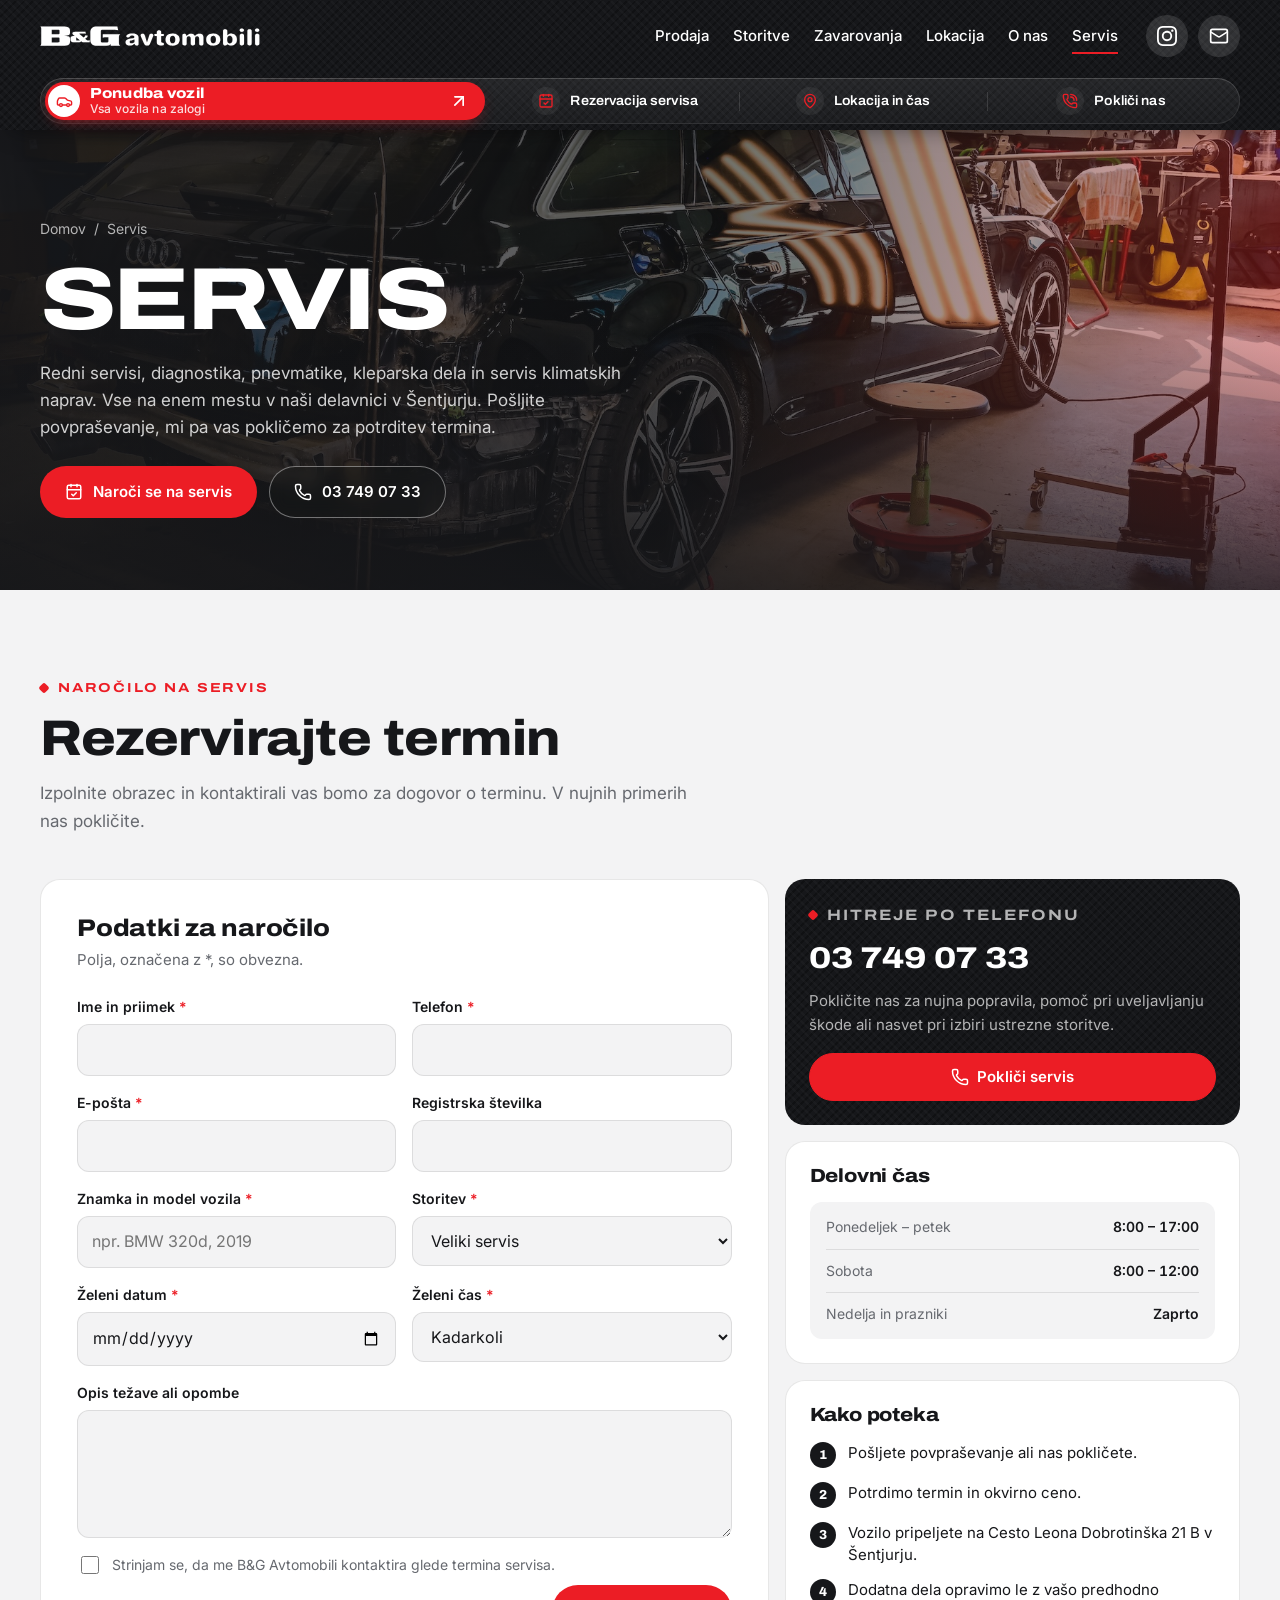
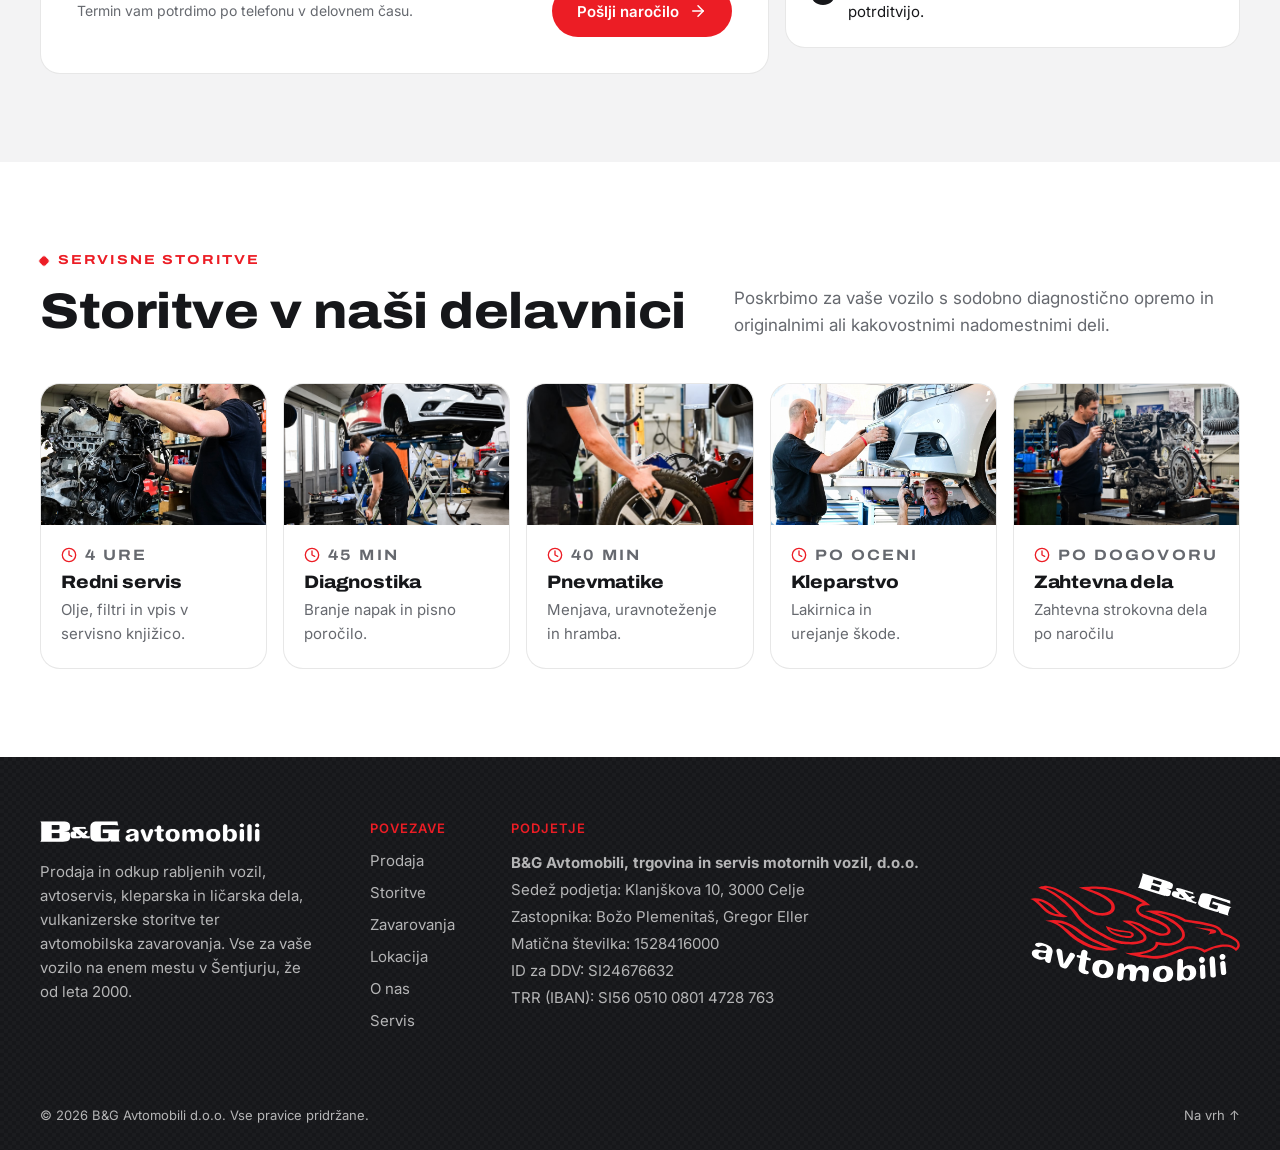
==== commit 4d9ff07f: "f4" ====
--- a/servis.html
+++ b/servis.html
@@ -13,7 +13,7 @@
   <link rel="preconnect" href="https://fonts.gstatic.com" crossorigin>
   <link href="https://fonts.googleapis.com/css2?family=Archivo:wdth,wght@100..125,400..900&family=Inter:wght@400;500;600&display=swap" rel="stylesheet">
   <link rel="preload" as="image" href="img/servis.jpg" imagesrcset="img/servis-480.jpg 480w, img/servis-800.jpg 800w, img/servis-1200.jpg 1200w, img/servis.jpg 1800w" imagesizes="(max-width: 768px) and (pointer: coarse) 120vw, 1800px" fetchpriority="high">
-  <link rel="stylesheet" href="css/styles.css?v=9">
+  <link rel="stylesheet" href="css/styles.css?v=10">
 </head>
 <body>
   <a class="skip" href="#vsebina">Preskoči na vsebino</a>
@@ -103,7 +103,7 @@
         </header>
 
         <div class="booking">
-          <form class="form-card" id="servis-form" action="https://formsubmit.co/servis@bg-avtomobili.si" method="post">
+          <form class="form-card" id="servis-form" action="https://formsubmit.co/bgavto@gmail.com" method="post">
             <h3 class="form-card__title">Podatki za naročilo</h3>
             <p class="form-card__lead">Polja, označena z *, so obvezna.</p>
 
@@ -154,7 +154,7 @@
                 <select id="f-cas" name="Cas">
                   <option value="Kadarkoli">Kadarkoli</option>
                   <option value="Dopoldne">Dopoldne (8:00 – 12:00)</option>
-                  <option value="Popoldne">Popoldne (12:00 – 17:00)</option>
+                  <option value="Popoldne">Popoldne (13:00 – 17:00)</option>
                 </select>
               </div>
               <div class="field field--full">
--- a/css/styles.css
+++ b/css/styles.css
@@ -367,18 +367,19 @@
 }
 
 /* ---------- Top: header (1) + tray (5) ---------- */
+/* Header and tray share one background so they read as a single bar with no seam. */
 .top {
   position: sticky;
   top: 0;
   z-index: 50;
+  background: var(--carbon-weave);
+  box-shadow: 0 10px 24px -14px #00000099;
 }
 
 .site-header {
   position: relative;
   z-index: 2;
-  background: var(--carbon-weave);
   color: var(--white);
-  border-bottom: 1px solid var(--line-light);
 }
 
 .site-header .brand img {
@@ -607,22 +608,8 @@
   }
 }
 
-/* Same weave as the header, with only a hint of see-through so the dock stays legible over content. */
 .tray {
-  background:
-    repeating-linear-gradient(45deg, #ffffff06 0 2px, transparent 2px 6px),
-    repeating-linear-gradient(-45deg, #00000033 0 2px, transparent 2px 6px),
-    color-mix(in srgb, var(--carbon) 96%, transparent);
-  -webkit-backdrop-filter: blur(14px) saturate(140%);
-  backdrop-filter: blur(14px) saturate(140%);
   color: var(--white);
-  box-shadow: 0 10px 24px -14px #00000099;
-}
-
-@supports not ((backdrop-filter: blur(1px)) or (-webkit-backdrop-filter: blur(1px))) {
-  .tray {
-    background: var(--carbon-weave);
-  }
 }
 
 .tray__inner {
@@ -1630,35 +1617,32 @@
   min-width: 0;
 }
 
+/* Small screens: every service visible at once in a tappable grid, no hidden horizontal scroll. */
 .nav-svc__tabs {
-  display: flex;
+  display: grid;
+  grid-template-columns: repeat(2, minmax(0, 1fr));
   gap: 8px;
   min-inline-size: 0;
-  overflow-x: auto;
-  scrollbar-width: none;
-  margin-inline: -20px;
-  padding: 2px 20px 6px;
-}
-
-.nav-svc__tabs::-webkit-scrollbar {
-  display: none;
+  margin: 0;
+  padding: 0;
+  border: 0;
 }
 
 .nav-svc__tabs label {
   display: flex;
   align-items: center;
-  gap: 12px;
-  flex: none;
+  gap: 10px;
+  min-width: 0;
   min-height: 56px;
-  padding: 0 18px;
+  padding: 8px 14px;
   border: 1px solid var(--line);
   border-radius: var(--radius-md);
   background: var(--white);
   font-family: var(--font-head);
-  font-size: 15px;
+  font-size: 14px;
   font-weight: 700;
   font-stretch: 105%;
-  white-space: nowrap;
+  line-height: 1.2;
   cursor: pointer;
   transition:
     background-color 0.2s,
@@ -1667,7 +1651,14 @@
 }
 
 .nav-svc__tabs label .i {
+  flex: none;
   color: var(--red);
+}
+
+@media (min-width: 640px) {
+  .nav-svc__tabs {
+    grid-template-columns: repeat(3, minmax(0, 1fr));
+  }
 }
 
 .nav-svc__tabs .tab-arrow {
@@ -1811,16 +1802,18 @@
   }
 
   .nav-svc__tabs {
+    display: flex;
     flex-direction: column;
     height: var(--svc-h);
-    margin: 0;
-    padding: 0;
-    overflow: visible;
   }
 
   .nav-svc__tabs label {
     flex: 1;
+    gap: 12px;
     min-height: 62px;
+    padding: 0 18px;
+    font-size: 15px;
+    white-space: nowrap;
   }
 
   .nav-svc__tabs .tab-arrow {
@@ -2868,17 +2861,7 @@
     font-size: 16px;
   }
 
-  /* ---------- Service tabs: snap scrolling with fluid gutters ---------- */
-  .nav-svc__tabs {
-    margin-inline: calc(-1 * var(--gutter));
-    padding-inline: var(--gutter);
-    scroll-padding-inline: var(--gutter);
-    scroll-snap-type: x proximity;
-    overscroll-behavior-x: contain;
-  }
-
   .nav-svc__tabs label {
-    scroll-snap-align: start;
     transition:
       transform var(--dur) var(--ease),
       background-color var(--dur),
